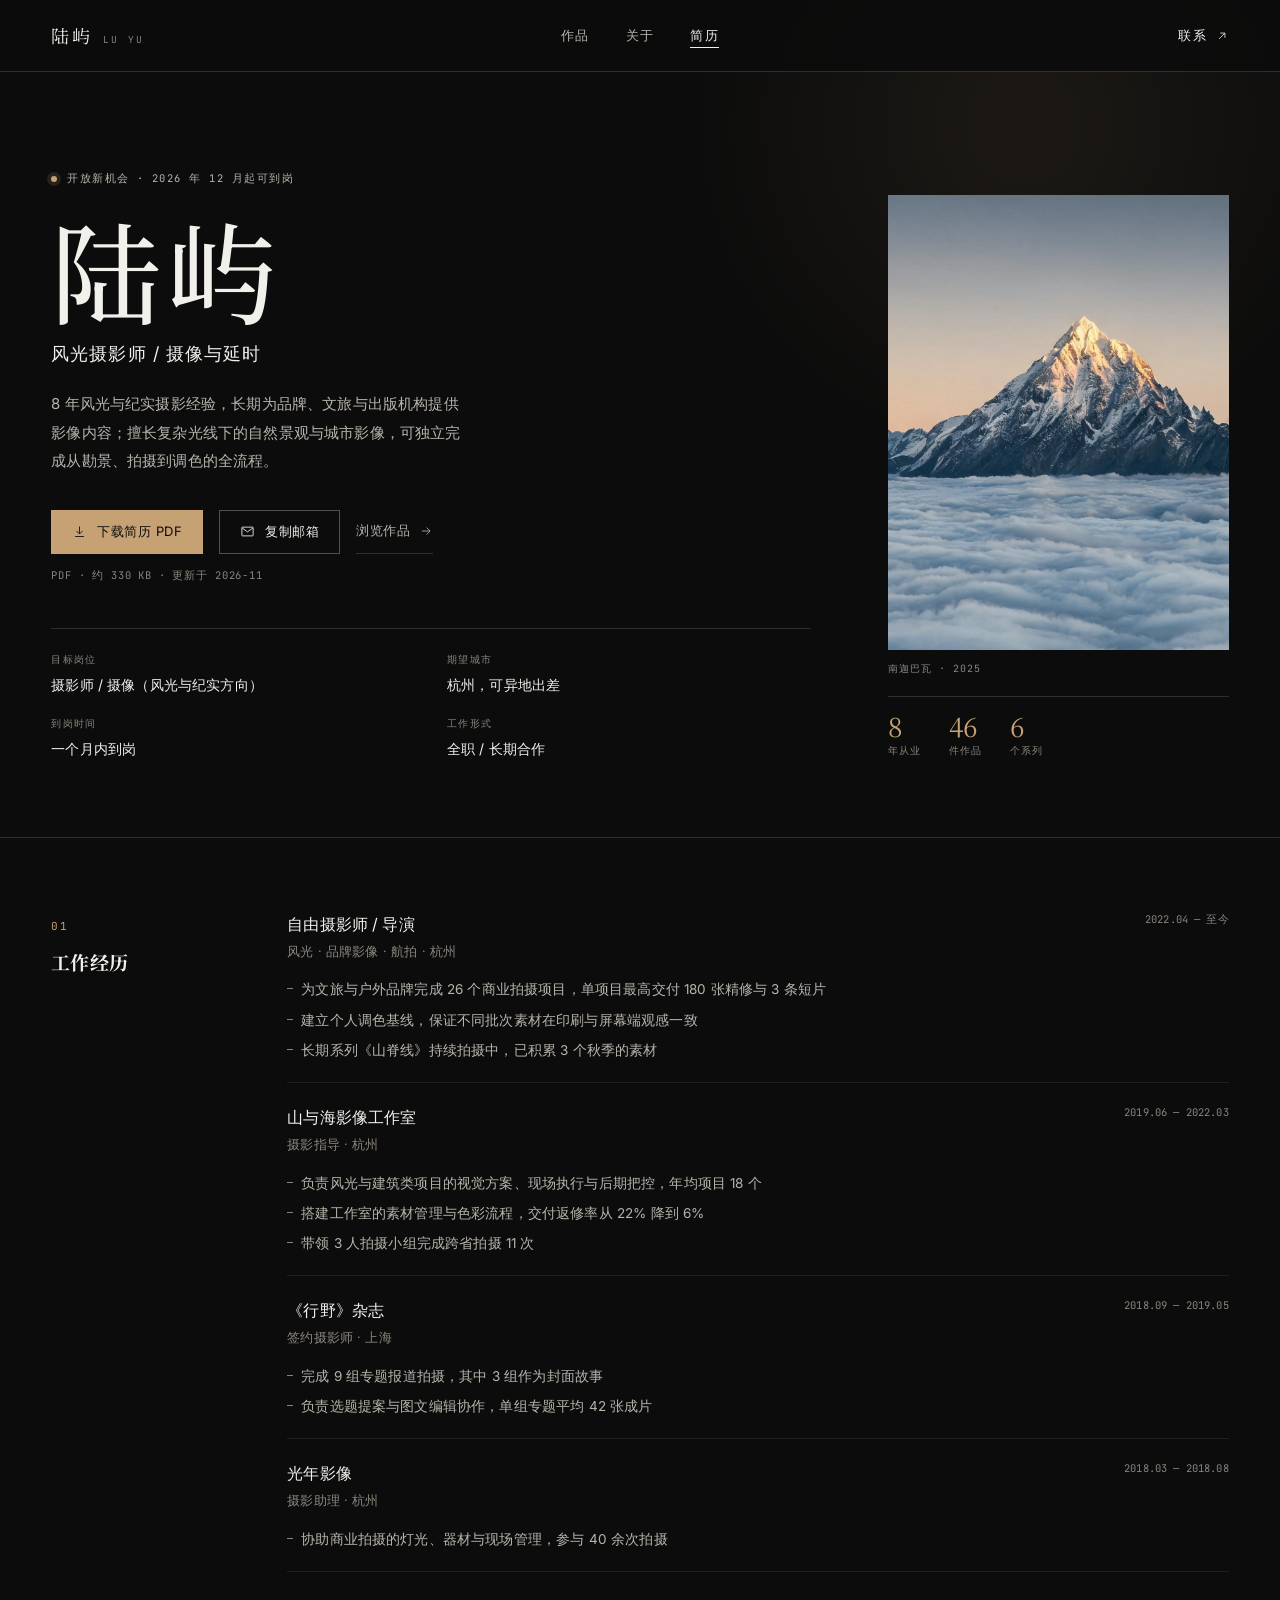
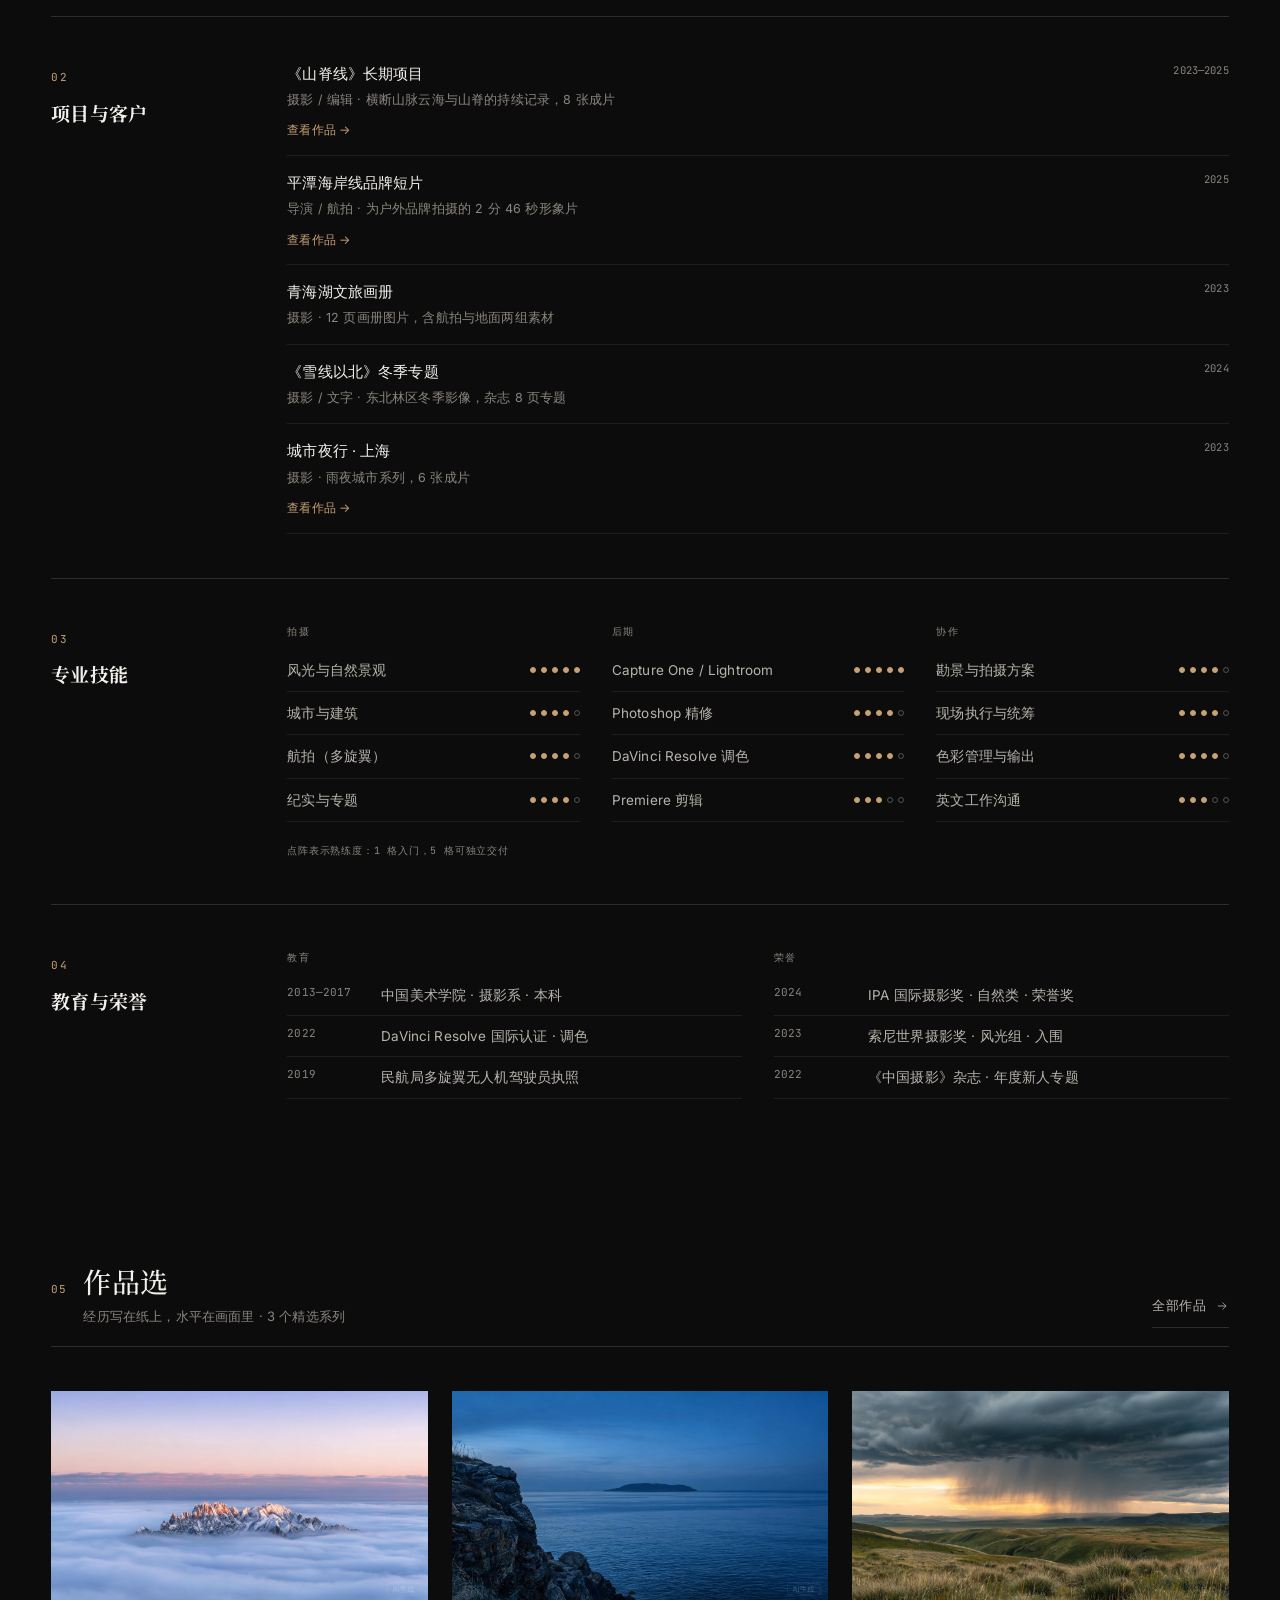
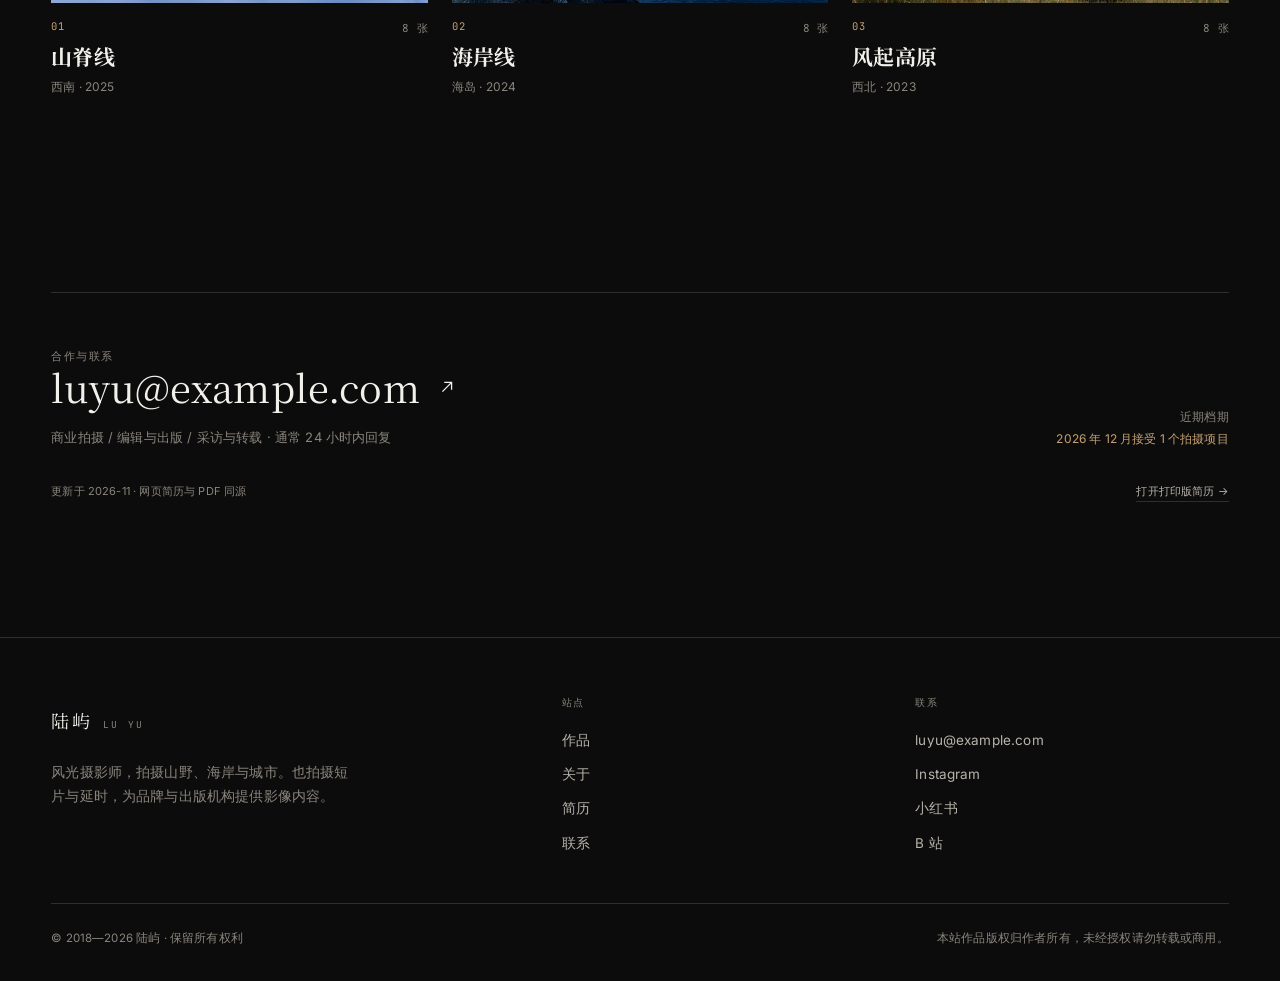
==== index.html @ c2937e33 "feat: 陆屿个人站点首版（首页即简历 + 作品集/系列/详情/关于/联系）" ====
<!DOCTYPE html>
<html lang="zh-CN">
<head>
<meta charset="utf-8">
<meta name="viewport" content="width=device-width, initial-scale=1, viewport-fit=cover">
<title>陆屿 · 风光摄影师｜简历与作品</title>
<meta name="description" content="陆屿，风光摄影师与摄像师。首页即在线的简历：8 年从业经历、项目与技能，可一键下载 PDF；附 6 个作品系列。">
<meta name="theme-color" content="#0C0C0C">
<meta property="og:title" content="陆屿 · 风光摄影师">
<meta property="og:description" content="以山野与海岸为主要拍摄对象，长期记录光线在自然中的变化。">
<meta property="og:type" content="website">
<link rel="preconnect" href="https://fonts.googleapis.com">
<link rel="preconnect" href="https://fonts.gstatic.com" crossorigin>
<link href="https://fonts.googleapis.com/css2?family=Inter:wght@400;500&family=JetBrains+Mono:wght@400&family=Noto+Serif+SC:wght@400;500&display=swap" rel="stylesheet">
<link rel="stylesheet" href="assets/css/tokens.css">
<link rel="stylesheet" href="assets/css/base.css">
<link rel="stylesheet" href="assets/css/layout.css">
<link rel="stylesheet" href="assets/css/components.css">
<link rel="stylesheet" href="assets/css/pages.css">
</head>
<body data-page="home" data-nav="solid">
<a class="skip-link" href="#main">跳到主要内容</a>

<header class="nav" id="nav">
  <div class="nav__inner">
    <a class="nav__brand" href="index.html" aria-label="陆屿 · 首页"><span>陆屿</span><em>LU YU</em></a>
    <nav class="nav__links" aria-label="主导航">
      <a href="works.html" data-nav="works">作品</a>
      <a href="about.html" data-nav="about">关于</a>
      <a href="resume.html" data-nav="resume">简历</a>
    </nav>
    <div class="nav__right">
      <a class="nav__contact" href="contact.html" data-nav="contact">联系
        <svg viewBox="0 0 24 24" fill="none" stroke="currentColor" stroke-width="1.4" aria-hidden="true"><path d="M7 17 17 7M9 7h8v8"/></svg>
      </a>
      <button class="nav__burger" id="burger" type="button" aria-label="打开菜单" aria-expanded="false" aria-controls="menu"><span></span><span></span></button>
    </div>
  </div>
</header>

<div class="menu" id="menu" aria-hidden="true">
  <nav class="menu__links" aria-label="移动端导航">
    <a href="index.html" style="--i:0"><span>01</span>首页</a>
    <a href="works.html" data-nav="works" style="--i:1"><span>02</span>作品</a>
    <a href="about.html" data-nav="about" style="--i:2"><span>03</span>关于</a>
    <a href="resume.html" data-nav="resume" style="--i:3"><span>04</span>简历</a>
    <a href="contact.html" style="--i:4"><span>05</span>联系</a>
  </nav>
  <div class="menu__foot">
    <a class="menu__mail" href="mailto:luyu@example.com">luyu@example.com</a>
    <div class="menu__social">
      <a href="https://www.instagram.com/" target="_blank" rel="noopener">Instagram</a>
      <a href="https://www.xiaohongshu.com/" target="_blank" rel="noopener">小红书</a>
      <a href="https://www.bilibili.com/" target="_blank" rel="noopener">B 站</a>
      <a href="https://vimeo.com/" target="_blank" rel="noopener">Vimeo</a>
    </div>
    <span class="menu__loc">HANGZHOU · CN</span>
  </div>
</div>

<main class="page" id="main">
  <section class="intro" aria-labelledby="introName">
    <div class="wrap intro__grid">
      <div class="intro__main">
        <p class="intro__status"><span class="intro__dot" aria-hidden="true"></span>开放新机会 · 2026 年 12 月起可到岗</p>
        <h1 class="intro__name" id="introName">陆屿</h1>
        <p class="intro__role" data-role>风光摄影师 / 摄像与延时</p>
        <p class="intro__lede" data-summary></p>
        <div class="intro__actions">
          <a class="btn btn--solid" href="assets/files/resume-luyu-2026-11.pdf" download data-pdf-link>
            <svg viewBox="0 0 24 24" fill="none" stroke="currentColor" stroke-width="1.4" aria-hidden="true"><path d="M12 4v11M7 11l5 5 5-5M5 20h14"/></svg>
            下载简历 PDF
          </a>
          <button class="btn" type="button" data-copy-email="luyu@example.com">
            <svg viewBox="0 0 24 24" fill="none" stroke="currentColor" stroke-width="1.4" aria-hidden="true"><rect x="3" y="5" width="18" height="14" rx="1"/><path d="m3.5 6.5 8.5 6 8.5-6"/></svg>
            复制邮箱
          </button>
          <a class="text-link" href="works.html">浏览作品
            <svg viewBox="0 0 24 24" fill="none" stroke="currentColor" stroke-width="1.4" aria-hidden="true"><path d="M5 12h14M13 6l6 6-6 6"/></svg>
          </a>
        </div>
        <p class="intro__pdfnote" data-pdf-note></p>
        <dl class="intro__facts" id="intentFacts"></dl>
      </div>

      <aside class="intro__side">
        <figure class="intro__portrait">
          <div class="media media--3x4">
            <img id="portraitImg" data-fade alt="南迦巴瓦的日落，2025" fetchpriority="high" decoding="async">
          </div>
          <figcaption>南迦巴瓦 · 2025</figcaption>
        </figure>
        <ul class="intro__stats" id="introStats"></ul>
      </aside>
    </div>
  </section>

  <div class="wrap resume-body">
    <section class="resume-block" aria-labelledby="hExp">
      <div class="resume-block__label">
        <span class="label">01</span>
        <h2 class="resume-block__title" id="hExp">工作经历</h2>
      </div>
      <div id="experienceList"></div>
    </section>

    <section class="resume-block" aria-labelledby="hProj">
      <div class="resume-block__label">
        <span class="label">02</span>
        <h2 class="resume-block__title" id="hProj">项目与客户</h2>
      </div>
      <div id="projectList"></div>
    </section>

    <section class="resume-block" aria-labelledby="hSkill">
      <div class="resume-block__label">
        <span class="label">03</span>
        <h2 class="resume-block__title" id="hSkill">专业技能</h2>
      </div>
      <div>
        <div class="skills-grid" id="skillsGrid"></div>
        <p class="resume-hint">点阵表示熟练度：1 格入门，5 格可独立交付</p>
      </div>
    </section>

    <section class="resume-block" aria-labelledby="hEdu">
      <div class="resume-block__label">
        <span class="label">04</span>
        <h2 class="resume-block__title" id="hEdu">教育与荣誉</h2>
      </div>
      <div class="edu-grid">
        <div>
          <p class="skill-group__title">教育</p>
          <ul class="compact-list" id="eduList"></ul>
        </div>
        <div>
          <p class="skill-group__title">荣誉</p>
          <ul class="compact-list" id="awardList"></ul>
        </div>
      </div>
    </section>
  </div>

  <section class="section" aria-labelledby="hWorks">
    <div class="wrap">
      <div class="sec-head" data-reveal>
        <div class="sec-head__left">
          <span class="sec-head__no">05</span>
          <div>
            <h2 class="sec-head__title" id="hWorks">作品选</h2>
            <p class="sec-head__sub">经历写在纸上，水平在画面里 · 3 个精选系列</p>
          </div>
        </div>
        <a class="sec-head__link" href="works.html">全部作品
          <svg viewBox="0 0 24 24" fill="none" stroke="currentColor" stroke-width="1.4" aria-hidden="true"><path d="M5 12h14M13 6l6 6-6 6"/></svg>
        </a>
      </div>
      <div class="series-grid" id="homeSeries" data-reveal-group></div>
    </div>
  </section>

  <section class="section section--tight" aria-labelledby="hContact">
    <div class="wrap">
      <div class="contact-band" data-reveal>
        <div>
          <p class="label" id="hContact">合作与联系</p>
          <a class="contact-band__mail" href="mailto:luyu@example.com">luyu@example.com
            <svg viewBox="0 0 24 24" fill="none" stroke="currentColor" stroke-width="1.4" aria-hidden="true"><path d="M7 17 17 7M9 7h8v8"/></svg>
          </a>
          <p class="contact-band__note">商业拍摄 / 编辑与出版 / 采访与转载 · 通常 24 小时内回复</p>
        </div>
        <div class="contact-band__side">
          近期档期<br>
          <span class="accent">2026 年 12 月接受 1 个拍摄项目</span>
        </div>
      </div>
      <div class="resume-updated">
        <span data-updated>更新于 2026-11 · 网页简历与 PDF 同源</span>
        <a href="resume.html" class="resume-updated__link">打开打印版简历 →</a>
      </div>
    </div>
  </section>
</main>

<footer class="footer">
  <div class="wrap">
    <div class="footer__grid">
      <div class="footer__brand">
        <a class="nav__brand" href="index.html"><span>陆屿</span><em>LU YU</em></a>
        <p>风光摄影师，拍摄山野、海岸与城市。也拍摄短片与延时，为品牌与出版机构提供影像内容。</p>
      </div>
      <div>
        <p class="footer__title">站点</p>
        <div class="footer__links">
          <a href="works.html">作品</a>
          <a href="about.html">关于</a>
          <a href="resume.html">简历</a>
          <a href="contact.html">联系</a>
        </div>
      </div>
      <div>
        <p class="footer__title">联系</p>
        <div class="footer__links">
          <a href="mailto:luyu@example.com">luyu@example.com</a>
          <a href="https://www.instagram.com/" target="_blank" rel="noopener">Instagram</a>
          <a href="https://www.xiaohongshu.com/" target="_blank" rel="noopener">小红书</a>
          <a href="https://www.bilibili.com/" target="_blank" rel="noopener">B 站</a>
        </div>
      </div>
    </div>
    <div class="footer__bottom">
      <span>© 2018—<span data-year>2026</span> 陆屿 · 保留所有权利</span>
      <span>本站作品版权归作者所有，未经授权请勿转载或商用。</span>
    </div>
  </div>
</footer>

<div class="mobile-bar" id="mobileBar">
  <a class="btn" href="assets/files/resume-luyu-2026-11.pdf" download>下载简历</a>
  <a class="btn btn--solid" href="contact.html">联系我</a>
</div>

<script src="data/site.js" defer></script>
<script src="data/works.js" defer></script>
<script src="data/series.js" defer></script>
<script src="data/resume.js" defer></script>
<script src="data/profile.js" defer></script>
<script src="assets/js/core/data.js" defer></script>
<script src="assets/js/core/ui.js" defer></script>
<script src="assets/js/core/cards.js" defer></script>
<script src="assets/js/core/nav.js" defer></script>
<script src="assets/js/core/lightbox.js" defer></script>
<script src="assets/js/core/reveal.js" defer></script>
<script src="assets/js/core/resume-view.js" defer></script>
<script src="assets/js/pages/home.js" defer></script>
</body>
</html>
---- assets/css/tokens.css ----
/* 设计变量：一套深色主题，文字三级灰阶 + 一个暖色强调 */
:root {
  --bg: #0c0c0c;
  --bg-elev: #141414;
  --bg-elev-2: #1b1b1b;
  --ink: #f2f0eb;
  --ink-2: #b8b4ac;
  --muted: #8a857d;
  --line: rgba(255, 255, 255, 0.14);
  --line-strong: rgba(255, 255, 255, 0.28);
  --accent: #c6a174;
  --accent-soft: rgba(198, 161, 116, 0.16);
  --accent-ink: #0c0c0c;
  --overlay: rgba(0, 0, 0, 0.55);

  --font-serif: "Noto Serif SC", "Source Han Serif SC", "Songti SC", "STSong", "SimSun", serif;
  --font-sans: "Inter", "HarmonyOS Sans SC", "PingFang SC", "Hiragino Sans GB", "Microsoft YaHei", sans-serif;
  --font-mono: "JetBrains Mono", "SFMono-Regular", "Roboto Mono", Consolas, monospace;

  --gutter: clamp(20px, 4vw, 64px);
  --max: 1440px;
  --narrow: 1120px;
  --prose: 680px;
  --nav-h: 72px;

  --ease: cubic-bezier(0.22, 1, 0.36, 1);
  --ease-out: cubic-bezier(0.16, 1, 0.3, 1);
  --t-fast: 160ms;
  --t-base: 240ms;
  --t-slow: 320ms;

  --space-1: 8px;
  --space-2: 16px;
  --space-3: 24px;
  --space-4: 32px;
  --space-5: 48px;
  --space-6: 64px;
  --space-7: 96px;
  --section: 120px;
}

@media (max-width: 1023px) {
  :root {
    --nav-h: 64px;
  }
}

@media (max-width: 639px) {
  :root {
    --nav-h: 56px;
    --section: 64px;
  }
}
---- assets/css/base.css ----
/* 重置与排版基线 */
*,
*::before,
*::after {
  box-sizing: border-box;
}

html {
  -webkit-text-size-adjust: 100%;
  scroll-behavior: smooth;
  scroll-padding-top: calc(var(--nav-h) + 16px);
}

body {
  margin: 0;
  background: var(--bg);
  color: var(--ink);
  font-family: var(--font-sans);
  font-size: 16px;
  line-height: 1.8;
  letter-spacing: 0.01em;
  -webkit-font-smoothing: antialiased;
  text-rendering: optimizeLegibility;
  overflow-x: hidden;
}

body.is-locked {
  overflow: hidden;
}

img,
video,
svg {
  display: block;
  max-width: 100%;
}

[hidden] {
  display: none !important;
}

h1,
h2,
h3,
h4,
p,
figure,
blockquote,
ul,
ol,
dl,
dd {
  margin: 0;
}

ul,
ol {
  padding: 0;
  list-style: none;
}

a {
  color: inherit;
  text-decoration: none;
}

button {
  font: inherit;
  color: inherit;
  background: none;
  border: 0;
  padding: 0;
  cursor: pointer;
}

input,
textarea,
select {
  font: inherit;
  color: inherit;
}

::selection {
  background: var(--accent);
  color: var(--accent-ink);
}

:focus-visible {
  outline: 2px solid var(--accent);
  outline-offset: 3px;
}

::-webkit-scrollbar {
  width: 10px;
  height: 10px;
}

::-webkit-scrollbar-track {
  background: var(--bg);
}

::-webkit-scrollbar-thumb {
  background: #2a2a2a;
  border: 3px solid var(--bg);
}

::-webkit-scrollbar-thumb:hover {
  background: #3a3a3a;
}

/* 字体层级 */
.display {
  font-family: var(--font-serif);
  font-size: clamp(40px, 6.2vw, 76px);
  line-height: 1.1;
  font-weight: 500;
  letter-spacing: 0.01em;
  text-wrap: balance;
}

.h1 {
  font-family: var(--font-serif);
  font-size: clamp(30px, 4.2vw, 46px);
  line-height: 1.24;
  font-weight: 500;
  letter-spacing: 0.01em;
  text-wrap: balance;
}

.h2 {
  font-family: var(--font-serif);
  font-size: clamp(24px, 2.6vw, 30px);
  line-height: 1.35;
  font-weight: 500;
  text-wrap: balance;
}

.h3 {
  font-size: 18px;
  line-height: 1.5;
  font-weight: 500;
}

.lead {
  font-size: 17px;
  line-height: 1.85;
  color: var(--ink-2);
}

.body {
  font-size: 16px;
  line-height: 1.85;
  color: var(--ink-2);
}

.small {
  font-size: 14px;
  line-height: 1.7;
}

.caption {
  font-size: 13px;
  line-height: 1.6;
  color: var(--muted);
}

.label {
  font-family: var(--font-mono);
  font-size: 11px;
  line-height: 1.4;
  letter-spacing: 0.14em;
  text-transform: uppercase;
  color: var(--muted);
}

.mono {
  font-family: var(--font-mono);
  font-variant-numeric: tabular-nums;
}

.accent {
  color: var(--accent);
}

.muted {
  color: var(--muted);
}

.serif {
  font-family: var(--font-serif);
}

.prose {
  max-width: var(--prose);
}

.prose p + p {
  margin-top: 1em;
}

.rule {
  height: 1px;
  background: var(--line);
  border: 0;
  margin: 0;
}

.skip-link {
  position: fixed;
  top: 8px;
  left: 8px;
  z-index: 300;
  padding: 10px 16px;
  background: var(--accent);
  color: var(--accent-ink);
  font-size: 13px;
  transform: translateY(-160%);
  transition: transform var(--t-base) var(--ease);
}

.skip-link:focus-visible {
  transform: translateY(0);
}

/* 页面进入 */
.page {
  opacity: 1;
}

.js .page {
  animation: page-in 520ms var(--ease) both;
}

body.is-leaving .page {
  opacity: 0;
  transition: opacity 180ms ease;
}

@keyframes page-in {
  from {
    opacity: 0;
  }
  to {
    opacity: 1;
  }
}

/* 跨页面淡入（支持的浏览器） */
@view-transition {
  navigation: auto;
}

::view-transition-old(root) {
  animation: vt-out 160ms ease both;
}

::view-transition-new(root) {
  animation: vt-in 320ms var(--ease) both;
}

@keyframes vt-out {
  to {
    opacity: 0;
  }
}

@keyframes vt-in {
  from {
    opacity: 0;
  }
}

/* 滚动出现：默认可见，JS 接管后才隐藏，保证失败可用 */
.js [data-reveal] {
  opacity: 0;
  transform: translateY(12px);
  transition: opacity 760ms var(--ease), transform 760ms var(--ease);
  transition-delay: var(--d, 0ms);
}

.js [data-reveal].is-in {
  opacity: 1;
  transform: none;
}

.js .reveal-fallback [data-reveal] {
  opacity: 1;
  transform: none;
  transition: none;
}

/* 图片加载淡入 */
img.img-fade {
  opacity: 0;
  transition: opacity 620ms var(--ease);
}

img.img-fade.is-loaded {
  opacity: 1;
}

@media (prefers-reduced-motion: reduce) {
  html {
    scroll-behavior: auto;
  }

  *,
  *::before,
  *::after {
    animation-duration: 0.01ms !important;
    animation-iteration-count: 1 !important;
    transition-duration: 0.01ms !important;
    scroll-behavior: auto !important;
  }

  .js [data-reveal] {
    opacity: 1;
    transform: none;
  }
}
---- assets/css/layout.css ----
/* 栅格、导航、菜单、页脚与全局框架 */
.wrap {
  width: 100%;
  max-width: var(--max);
  margin-inline: auto;
  padding-inline: var(--gutter);
}

.wrap--narrow {
  max-width: calc(var(--narrow) + var(--gutter) * 2);
}

.section {
  padding-block: var(--section);
}

.section--tight {
  padding-block: calc(var(--section) * 0.62);
}

.section--first {
  padding-top: calc(var(--section) * 0.72);
}

/* ── 导航 ───────────────────────────────────────────── */
.nav {
  position: fixed;
  inset: 0 0 auto;
  z-index: 90;
  height: var(--nav-h);
  background: transparent;
  border-bottom: 1px solid transparent;
  transition: background-color var(--t-slow) var(--ease), border-color var(--t-slow) var(--ease), backdrop-filter var(--t-slow);
}

.nav.is-solid,
.nav--solid {
  background: rgba(12, 12, 12, 0.94);
  border-bottom-color: var(--line);
  backdrop-filter: saturate(120%) blur(8px);
}

.nav__inner {
  height: 100%;
  max-width: var(--max);
  margin-inline: auto;
  padding-inline: var(--gutter);
  display: grid;
  grid-template-columns: 1fr auto 1fr;
  align-items: center;
  gap: 24px;
}

.nav__brand {
  display: inline-flex;
  align-items: baseline;
  gap: 10px;
  justify-self: start;
  min-height: 44px;
  align-content: center;
  flex-direction: row;
  padding-block: 10px;
}

.nav__brand span {
  font-family: var(--font-serif);
  font-size: 18px;
  letter-spacing: 0.16em;
  color: var(--ink);
}

.nav__brand em {
  font-family: var(--font-mono);
  font-style: normal;
  font-size: 9.5px;
  letter-spacing: 0.24em;
  color: var(--muted);
}

.nav__links {
  display: flex;
  align-items: center;
  gap: 36px;
  justify-self: center;
}

.nav__links a,
.nav__contact {
  position: relative;
  display: inline-flex;
  align-items: center;
  height: 44px;
  font-size: 13px;
  letter-spacing: 0.1em;
  color: var(--ink-2);
  transition: color var(--t-fast) var(--ease);
}

.nav__links a::after,
.nav__contact::after {
  content: "";
  position: absolute;
  left: 0;
  right: 0;
  bottom: 10px;
  height: 1px;
  background: var(--accent);
  transform: scaleX(0);
  transform-origin: left;
  transition: transform var(--t-base) var(--ease);
}

.nav__links a:hover,
.nav__contact:hover {
  color: var(--ink);
}

.nav__links a:hover::after,
.nav__contact:hover::after {
  transform: scaleX(1);
}

.nav__links a.is-active {
  color: var(--ink);
}

.nav__links a.is-active::after {
  transform: scaleX(1);
  background: var(--ink);
}

.nav__right {
  display: flex;
  align-items: center;
  justify-self: end;
  gap: 20px;
}

.nav__contact {
  gap: 8px;
  color: var(--ink);
}

.nav__contact svg {
  width: 14px;
  height: 14px;
  transition: transform var(--t-base) var(--ease);
}

.nav__contact:hover svg {
  transform: translate(2px, -2px);
}

.nav__burger {
  display: none;
  width: 44px;
  height: 44px;
  margin-right: -10px;
  position: relative;
}

.nav__burger span {
  position: absolute;
  left: 11px;
  right: 11px;
  height: 1px;
  background: var(--ink);
  transition: transform var(--t-base) var(--ease), opacity var(--t-fast);
}

.nav__burger span:first-child {
  top: 19px;
}

.nav__burger span:last-child {
  top: 25px;
  left: 17px;
}

.nav.is-menu-open .nav__burger span:first-child {
  top: 22px;
  left: 12px;
  right: 12px;
  transform: rotate(45deg);
}

.nav.is-menu-open .nav__burger span:last-child {
  top: 22px;
  left: 12px;
  right: 12px;
  transform: rotate(-45deg);
}

/* ── 全屏菜单 ───────────────────────────────────────── */
.menu {
  position: fixed;
  inset: 0;
  z-index: 85;
  background: var(--bg);
  display: flex;
  flex-direction: column;
  justify-content: center;
  padding: calc(var(--nav-h) + 40px) var(--gutter) calc(32px + env(safe-area-inset-bottom));
  opacity: 0;
  visibility: hidden;
  transition: opacity var(--t-slow) var(--ease), visibility var(--t-slow);
}

.menu.is-open {
  opacity: 1;
  visibility: visible;
}

.menu__links {
  display: flex;
  flex-direction: column;
  gap: 6px;
}

.menu__links a {
  display: flex;
  align-items: baseline;
  gap: 18px;
  padding-block: 14px;
  font-family: var(--font-serif);
  font-size: clamp(28px, 8vw, 34px);
  line-height: 1.3;
  color: var(--ink-2);
  border-bottom: 1px solid var(--line);
  opacity: 0;
  transform: translateY(10px);
  transition: opacity 380ms var(--ease), transform 380ms var(--ease), color var(--t-fast);
}

.menu.is-open .menu__links a {
  opacity: 1;
  transform: none;
  transition-delay: calc(var(--i, 0) * 60ms + 60ms);
}

.menu__links a span {
  font-family: var(--font-mono);
  font-size: 11px;
  letter-spacing: 0.1em;
  color: var(--muted);
}

.menu__links a:hover,
.menu__links a.is-active {
  color: var(--ink);
}

.menu__foot {
  margin-top: 48px;
  display: flex;
  flex-direction: column;
  gap: 20px;
  border-top: 1px solid var(--line);
  padding-top: 24px;
}

.menu__mail {
  font-size: 15px;
  color: var(--ink);
  letter-spacing: 0.02em;
}

.menu__social {
  display: flex;
  flex-wrap: wrap;
  gap: 8px 20px;
  font-size: 12px;
  color: var(--muted);
}

.menu__social a:hover {
  color: var(--accent);
}

.menu__loc {
  font-family: var(--font-mono);
  font-size: 10px;
  letter-spacing: 0.18em;
  color: var(--muted);
}

/* ── 移动端底部操作条 ───────────────────────────────── */
.mobile-bar {
  position: fixed;
  left: 0;
  right: 0;
  bottom: 0;
  z-index: 70;
  display: none;
  gap: 10px;
  padding: 10px 16px calc(10px + env(safe-area-inset-bottom));
  background: rgba(12, 12, 12, 0.96);
  border-top: 1px solid var(--line);
  transform: translateY(120%);
  transition: transform var(--t-slow) var(--ease);
  backdrop-filter: blur(10px);
}

.mobile-bar.is-visible {
  transform: translateY(0);
}

body.menu-open .mobile-bar,
body.lb-open .mobile-bar {
  transform: translateY(120%);
}

.mobile-bar .btn {
  flex: 1;
  height: 42px;
  font-size: 12.5px;
}

/* ── 页脚 ───────────────────────────────────────────── */
.footer {
  border-top: 1px solid var(--line);
  padding-block: 56px 32px;
  margin-top: calc(var(--section) * 0.5);
}

.footer__grid {
  display: grid;
  grid-template-columns: 1.5fr 1fr 1fr;
  gap: 40px;
  padding-bottom: 48px;
}

.footer__brand p {
  margin-top: 14px;
  max-width: 300px;
  font-size: 13.5px;
  line-height: 1.8;
  color: var(--muted);
}

.footer__title {
  font-family: var(--font-mono);
  font-size: 10px;
  letter-spacing: 0.18em;
  text-transform: uppercase;
  color: var(--muted);
  margin-bottom: 16px;
}

.footer__links {
  display: flex;
  flex-direction: column;
  gap: 10px;
  font-size: 13.5px;
  color: var(--ink-2);
}

.footer__links a:hover {
  color: var(--accent);
}

.footer__bottom {
  display: flex;
  justify-content: space-between;
  align-items: center;
  gap: 20px;
  border-top: 1px solid var(--line);
  padding-top: 24px;
  font-size: 11.5px;
  color: var(--muted);
}

/* ── 页头 ───────────────────────────────────────────── */
.page-head {
  padding-top: calc(var(--nav-h) + clamp(56px, 9vw, 120px));
  padding-bottom: clamp(32px, 5vw, 56px);
}

.page-head__eyebrow {
  display: flex;
  align-items: center;
  gap: 12px;
  margin-bottom: 22px;
}

.page-head__eyebrow::before {
  content: "";
  width: 32px;
  height: 1px;
  background: var(--accent);
}

.page-head__row {
  display: flex;
  align-items: flex-end;
  justify-content: space-between;
  gap: 32px;
  flex-wrap: wrap;
}

.page-head__desc {
  margin-top: 18px;
  max-width: 60ch;
  font-size: 15px;
  line-height: 1.85;
  color: var(--ink-2);
}

.page-head__count {
  font-family: var(--font-mono);
  font-size: 12px;
  letter-spacing: 0.06em;
  color: var(--muted);
  white-space: nowrap;
  padding-bottom: 8px;
}

/* ── 区块标题 ───────────────────────────────────────── */
.sec-head {
  display: flex;
  align-items: flex-end;
  justify-content: space-between;
  gap: 24px;
  padding-bottom: 18px;
  border-bottom: 1px solid var(--line);
  margin-bottom: clamp(28px, 3.4vw, 44px);
}

.sec-head__left {
  display: flex;
  align-items: baseline;
  gap: 16px;
}

.sec-head__no {
  font-family: var(--font-mono);
  font-size: 11px;
  letter-spacing: 0.1em;
  color: var(--accent);
}

.sec-head__title {
  font-family: var(--font-serif);
  font-size: clamp(22px, 2.4vw, 28px);
  font-weight: 500;
  line-height: 1.3;
}

.sec-head__sub {
  margin-top: 6px;
  font-size: 13px;
  color: var(--muted);
}

.sec-head__link {
  display: inline-flex;
  align-items: center;
  gap: 8px;
  min-height: 44px;
  font-size: 12.5px;
  letter-spacing: 0.06em;
  color: var(--ink-2);
  border-bottom: 1px solid var(--line);
  transition: color var(--t-fast), border-color var(--t-fast);
}

.sec-head__link:hover {
  color: var(--accent);
  border-color: var(--accent);
}

.sec-head__link svg {
  width: 14px;
  height: 14px;
  transition: transform var(--t-base) var(--ease);
}

.sec-head__link:hover svg {
  transform: translateX(3px);
}

@media (max-width: 1023px) {
  .nav__links {
    display: none;
  }

  .nav__burger {
    display: block;
  }

  .nav__right .nav__contact {
    display: none;
  }

  .nav__inner {
    grid-template-columns: 1fr auto;
  }

  .menu {
    display: flex;
  }
}

@media (min-width: 1024px) {
  .menu {
    display: none;
  }
}

@media (max-width: 639px) {
  .nav__brand span {
    font-size: 16px;
  }

  .nav__brand em {
    display: none;
  }

  .mobile-bar {
    display: flex;
  }

  .footer__grid {
    grid-template-columns: 1fr;
    gap: 32px;
    padding-bottom: 32px;
  }

  .footer__bottom {
    flex-direction: column;
    align-items: flex-start;
    gap: 8px;
  }

  .page-head__row {
    flex-direction: column;
    align-items: flex-start;
    gap: 12px;
  }

  .sec-head {
    align-items: flex-start;
    flex-direction: column;
    gap: 6px;
  }

  .sec-head__link {
    border-bottom: 0;
    padding-bottom: 0;
  }
}
---- assets/css/components.css ----
/* 组件：按钮、卡片、筛选、灯箱、时间线、表单与提示 */
/* ── 按钮 ───────────────────────────────────────────── */
.btn {
  display: inline-flex;
  align-items: center;
  justify-content: center;
  gap: 10px;
  height: 44px;
  padding: 0 20px;
  border: 1px solid var(--line-strong);
  border-radius: 0;
  background: transparent;
  color: var(--ink);
  font-size: 13px;
  letter-spacing: 0.04em;
  white-space: nowrap;
  transition: background-color var(--t-base) var(--ease), color var(--t-base) var(--ease), border-color var(--t-base) var(--ease), opacity var(--t-base);
}

.btn svg {
  width: 15px;
  height: 15px;
}

.btn:hover {
  background: var(--ink);
  border-color: var(--ink);
  color: var(--bg);
}

.btn:active {
  transform: translateY(1px);
}

.btn--solid {
  background: var(--accent);
  border-color: var(--accent);
  color: var(--accent-ink);
}

.btn--solid:hover {
  background: var(--ink);
  border-color: var(--ink);
  color: var(--bg);
}

.btn--quiet {
  border-color: transparent;
  padding: 0 4px;
  height: 40px;
}

.btn--quiet:hover {
  background: transparent;
  color: var(--accent);
}

.btn[disabled],
.btn.is-disabled {
  opacity: 0.3;
  pointer-events: none;
}

.btn--wide {
  width: 100%;
}

.text-link {
  display: inline-flex;
  align-items: center;
  gap: 8px;
  min-height: 44px;
  font-size: 13px;
  letter-spacing: 0.04em;
  color: var(--ink-2);
  border-bottom: 1px solid var(--line);
  transition: color var(--t-fast), border-color var(--t-fast);
}

.text-link svg {
  width: 14px;
  height: 14px;
  transition: transform var(--t-base) var(--ease);
}

.text-link:hover {
  color: var(--accent);
  border-color: var(--accent);
}

.text-link:hover svg {
  transform: translateX(3px);
}

/* ── 媒体 ───────────────────────────────────────────── */
.media {
  position: relative;
  overflow: hidden;
  background: var(--bg-elev);
  isolation: isolate;
}

.media > img {
  width: 100%;
  height: 100%;
  object-fit: cover;
  transition: transform 900ms var(--ease);
}

.media--3x2 {
  aspect-ratio: 3 / 2;
}

.media--4x5 {
  aspect-ratio: 4 / 5;
}

.media--3x4 {
  aspect-ratio: 3 / 4;
}

.media--16x9 {
  aspect-ratio: 16 / 9;
}

.media--1x1 {
  aspect-ratio: 1 / 1;
}

.media__badge {
  position: absolute;
  right: 10px;
  bottom: 10px;
  z-index: 2;
  display: inline-flex;
  align-items: center;
  gap: 6px;
  height: 22px;
  padding: 0 8px;
  background: rgba(12, 12, 12, 0.72);
  border: 1px solid var(--line);
  color: var(--ink);
  font-family: var(--font-mono);
  font-size: 10px;
  letter-spacing: 0.08em;
}

.media__play {
  position: absolute;
  inset: 0;
  display: grid;
  place-items: center;
  z-index: 2;
}

.media__play span {
  display: grid;
  place-items: center;
  width: 54px;
  height: 54px;
  border: 1px solid rgba(255, 255, 255, 0.55);
  background: rgba(12, 12, 12, 0.32);
  transition: background-color var(--t-base), border-color var(--t-base), transform var(--t-base) var(--ease);
}

.media__play svg {
  width: 16px;
  height: 16px;
  margin-left: 2px;
}

/* ── 作品卡 ─────────────────────────────────────────── */
.work-card {
  display: block;
  position: relative;
}

.work-card .media {
  aspect-ratio: 3 / 2;
}

.work-card:hover .media > img {
  transform: scale(1.02);
}

.work-card__caption {
  display: flex;
  align-items: baseline;
  justify-content: space-between;
  gap: 12px;
  padding-top: 12px;
}

.work-card__title {
  font-size: 14px;
  line-height: 1.5;
  color: var(--ink);
  transition: color var(--t-fast);
}

.work-card:hover .work-card__title {
  color: var(--accent);
}

.work-card__meta {
  margin-top: 3px;
  font-size: 11.5px;
  line-height: 1.6;
  color: var(--muted);
  letter-spacing: 0.02em;
}

.work-card__no {
  font-family: var(--font-mono);
  font-size: 10.5px;
  color: var(--muted);
  white-space: nowrap;
}

.work-card:focus-visible {
  outline: 2px solid var(--accent);
  outline-offset: 6px;
}

/* ── 系列卡 ─────────────────────────────────────────── */
.series-card {
  display: block;
}

.series-card .media {
  aspect-ratio: 16 / 9;
}

.series-card:hover .media > img {
  transform: scale(1.02);
}

.series-card__caption {
  display: flex;
  justify-content: space-between;
  align-items: flex-start;
  gap: 16px;
  padding-top: 14px;
}

.series-card__no {
  font-family: var(--font-mono);
  font-size: 10.5px;
  color: var(--accent);
  letter-spacing: 0.1em;
}

.series-card__title {
  margin-top: 6px;
  font-family: var(--font-serif);
  font-size: 21px;
  line-height: 1.35;
  transition: color var(--t-fast);
}

.series-card:hover .series-card__title {
  color: var(--accent);
}

.series-card__meta {
  margin-top: 6px;
  font-size: 12px;
  color: var(--muted);
}

.series-card__count {
  font-family: var(--font-mono);
  font-size: 11px;
  color: var(--muted);
  white-space: nowrap;
  padding-top: 2px;
}

/* ── 网格 ───────────────────────────────────────────── */
.series-grid {
  display: grid;
  grid-template-columns: repeat(3, 1fr);
  gap: var(--space-3);
}

.series-grid--2 {
  grid-template-columns: repeat(2, 1fr);
}

.works-grid {
  display: grid;
  grid-template-columns: repeat(3, 1fr);
  gap: var(--space-3);
}

.works-grid--4 {
  grid-template-columns: repeat(4, 1fr);
}

/* ── 筛选 ───────────────────────────────────────────── */
.filter-bar {
  display: flex;
  align-items: center;
  justify-content: space-between;
  gap: 16px;
  flex-wrap: wrap;
  margin-bottom: 22px;
}

.chip-row {
  display: flex;
  align-items: center;
  gap: 8px;
  flex-wrap: wrap;
}

.chip {
  display: inline-flex;
  align-items: center;
  gap: 6px;
  height: 34px;
  padding: 0 13px;
  border: 1px solid var(--line);
  background: transparent;
  color: var(--ink-2);
  font-size: 12.5px;
  letter-spacing: 0.02em;
  transition: color var(--t-fast), border-color var(--t-fast), background-color var(--t-fast);
}

.chip:hover {
  color: var(--ink);
  border-color: var(--line-strong);
}

.chip.is-active {
  color: var(--accent);
  border-color: var(--accent);
}

.chip__count {
  font-family: var(--font-mono);
  font-size: 10px;
  color: var(--muted);
}

.chip.is-active .chip__count {
  color: var(--accent);
}

.filter-toggle {
  display: inline-flex;
  align-items: center;
  gap: 8px;
  height: 34px;
  padding: 0 13px;
  border: 1px solid var(--line);
  color: var(--ink-2);
  font-size: 12.5px;
  transition: color var(--t-fast), border-color var(--t-fast);
}

.filter-toggle:hover {
  color: var(--ink);
  border-color: var(--line-strong);
}

.filter-toggle.is-active {
  color: var(--accent);
  border-color: var(--accent);
}

.filter-toggle__count {
  display: inline-grid;
  place-items: center;
  min-width: 16px;
  height: 16px;
  padding: 0 4px;
  background: var(--accent);
  color: var(--accent-ink);
  font-family: var(--font-mono);
  font-size: 9px;
  line-height: 1;
}

.filter-panel {
  display: grid;
  grid-template-rows: 0fr;
  transition: grid-template-rows var(--t-slow) var(--ease);
  margin-bottom: 0;
}

.filter-panel.is-open {
  grid-template-rows: 1fr;
  margin-bottom: 26px;
}

.filter-panel__inner {
  min-height: 0;
  overflow: hidden;
}

.filter-panel__body {
  display: grid;
  gap: 14px;
  padding: 20px 0 18px;
  border-top: 1px solid var(--line);
  border-bottom: 1px solid var(--line);
}

.filter-row {
  display: grid;
  grid-template-columns: 72px 1fr;
  gap: 16px;
  align-items: center;
}

.filter-row__label {
  font-family: var(--font-mono);
  font-size: 10px;
  letter-spacing: 0.14em;
  text-transform: uppercase;
  color: var(--muted);
}

.filter-panel__foot {
  display: flex;
  gap: 10px;
  padding-top: 16px;
}

.result-line {
  display: flex;
  align-items: baseline;
  justify-content: space-between;
  gap: 16px;
  margin-bottom: 18px;
  font-size: 12px;
  color: var(--muted);
}

.result-line strong {
  font-weight: 400;
  color: var(--ink);
  font-family: var(--font-mono);
}

.sort-group {
  display: inline-flex;
  gap: 4px;
}

.sort-group button {
  font-size: 12px;
  color: var(--muted);
  padding: 4px 2px;
  border-bottom: 1px solid transparent;
  transition: color var(--t-fast), border-color var(--t-fast);
}

.sort-group button.is-active {
  color: var(--ink);
  border-bottom-color: var(--ink);
}

/* ── 空态 / 错误 ────────────────────────────────────── */
.empty {
  border: 1px solid var(--line);
  padding: clamp(32px, 6vw, 64px);
  text-align: center;
}

.empty__title {
  font-family: var(--font-serif);
  font-size: 20px;
  margin-bottom: 10px;
}

.empty__text {
  font-size: 13.5px;
  color: var(--muted);
  margin-bottom: 22px;
}

.load-more-wrap {
  display: flex;
  flex-direction: column;
  align-items: center;
  gap: 14px;
  margin-top: 48px;
}

/* ── 灯箱 ───────────────────────────────────────────── */
.lightbox {
  position: fixed;
  inset: 0;
  z-index: 200;
  background: rgba(12, 12, 12, 0.96);
  opacity: 0;
  visibility: hidden;
  transition: opacity var(--t-base) ease, visibility var(--t-base);
  display: grid;
  grid-template-rows: 56px 1fr auto;
}

.lightbox.is-open {
  opacity: 1;
  visibility: visible;
}

.lightbox__top {
  display: flex;
  align-items: center;
  justify-content: space-between;
  padding: 0 clamp(12px, 3vw, 32px);
  position: relative;
  z-index: 3;
}

.lightbox__counter {
  font-family: var(--font-mono);
  font-size: 11px;
  letter-spacing: 0.12em;
  color: var(--ink-2);
}

.lightbox__counter em {
  font-style: normal;
  color: var(--muted);
}

.lightbox__close,
.lightbox__nav {
  display: grid;
  place-items: center;
  width: 44px;
  height: 44px;
  border: 1px solid transparent;
  color: var(--ink-2);
  transition: color var(--t-fast), border-color var(--t-fast), background-color var(--t-fast);
}

.lightbox__close:hover,
.lightbox__nav:hover {
  color: var(--ink);
  border-color: var(--line);
}

.lightbox__close svg,
.lightbox__nav svg {
  width: 18px;
  height: 18px;
}

.lightbox__stage {
  position: relative;
  display: grid;
  place-items: center;
  overflow: hidden;
  padding: 0 clamp(8px, 3vw, 48px);
  touch-action: pan-y;
}

.lightbox__img {
  max-width: 100%;
  max-height: calc(100svh - 180px);
  width: auto;
  height: auto;
  object-fit: contain;
  user-select: none;
  -webkit-user-drag: none;
  opacity: 0;
  transform: scale(0.985);
  transition: opacity 240ms var(--ease), transform 320ms var(--ease);
  cursor: zoom-in;
}

.lightbox__img.is-ready {
  opacity: 1;
  transform: none;
}

.lightbox__img.is-zoomed {
  cursor: zoom-out;
}

.lightbox__nav {
  position: absolute;
  top: 50%;
  transform: translateY(-50%);
  z-index: 4;
  background: rgba(12, 12, 12, 0.4);
}

.lightbox__nav--prev {
  left: clamp(4px, 1.6vw, 24px);
}

.lightbox__nav--next {
  right: clamp(4px, 1.6vw, 24px);
}

.lightbox__bar {
  display: flex;
  align-items: flex-end;
  justify-content: space-between;
  gap: 20px;
  padding: 18px clamp(16px, 3vw, 32px) calc(22px + env(safe-area-inset-bottom));
  border-top: 1px solid var(--line);
}

.lightbox__title {
  font-family: var(--font-serif);
  font-size: 16px;
  color: var(--ink);
}

.lightbox__meta {
  margin-top: 4px;
  font-size: 11.5px;
  color: var(--muted);
}

.lightbox__hint {
  font-size: 10.5px;
  color: var(--muted);
  letter-spacing: 0.04em;
  white-space: nowrap;
}

.lightbox__progress {
  position: absolute;
  top: 0;
  left: 0;
  height: 1px;
  width: 0;
  background: var(--accent);
  opacity: 0;
  transition: width 200ms ease, opacity 200ms;
  z-index: 5;
}

.lightbox.is-loading .lightbox__progress {
  opacity: 1;
}

/* ── 提示 ───────────────────────────────────────────── */
.toast {
  position: fixed;
  left: 50%;
  bottom: 40px;
  z-index: 300;
  transform: translate(-50%, 16px);
  display: flex;
  align-items: center;
  gap: 10px;
  padding: 12px 18px;
  background: var(--bg-elev);
  border: 1px solid var(--line-strong);
  font-size: 12.5px;
  color: var(--ink);
  opacity: 0;
  pointer-events: none;
  transition: opacity var(--t-base) var(--ease), transform var(--t-base) var(--ease);
}

.toast.is-open {
  opacity: 1;
  transform: translate(-50%, 0);
}

.toast svg {
  width: 14px;
  height: 14px;
  color: var(--accent);
}

@media (max-width: 639px) {
  .toast {
    bottom: calc(84px + env(safe-area-inset-bottom));
  }
}

/* ── 折叠面板 ───────────────────────────────────────── */
.accordion {
  border-top: 1px solid var(--line);
}

.accordion__item {
  border-bottom: 1px solid var(--line);
}

.accordion__trigger {
  display: flex;
  align-items: center;
  justify-content: space-between;
  gap: 20px;
  width: 100%;
  min-height: 64px;
  padding: 18px 0;
  text-align: left;
  font-size: 15px;
  color: var(--ink);
}

.accordion__trigger .label {
  color: var(--muted);
}

.accordion__icon {
  position: relative;
  width: 12px;
  height: 12px;
  flex: none;
}

.accordion__icon::before,
.accordion__icon::after {
  content: "";
  position: absolute;
  background: var(--ink-2);
  transition: transform var(--t-base) var(--ease);
}

.accordion__icon::before {
  left: 0;
  right: 0;
  top: 5.5px;
  height: 1px;
}

.accordion__icon::after {
  top: 0;
  bottom: 0;
  left: 5.5px;
  width: 1px;
}

.accordion__item.is-open .accordion__icon::after {
  transform: scaleY(0);
}

.accordion__panel {
  display: grid;
  grid-template-rows: 0fr;
  transition: grid-template-rows var(--t-slow) var(--ease);
}

.accordion__item.is-open .accordion__panel {
  grid-template-rows: 1fr;
}

.accordion__inner {
  min-height: 0;
  overflow: hidden;
}

.accordion__content {
  padding: 0 0 22px;
  font-size: 13.5px;
  color: var(--ink-2);
}

.gear-group + .gear-group {
  margin-top: 18px;
}

.gear-group__title {
  font-family: var(--font-mono);
  font-size: 10px;
  letter-spacing: 0.14em;
  color: var(--muted);
  text-transform: uppercase;
  margin-bottom: 6px;
}

.gear-group li {
  line-height: 1.9;
}

/* ── 时间线 ─────────────────────────────────────────── */
.timeline {
  position: relative;
  padding-left: 28px;
}

.timeline::before {
  content: "";
  position: absolute;
  left: 0;
  top: 8px;
  bottom: 8px;
  width: 1px;
  background: var(--line);
}

.timeline__item {
  position: relative;
  padding-block: 16px;
}

.timeline__item::before {
  content: "";
  position: absolute;
  left: -31px;
  top: 25px;
  width: 6px;
  height: 6px;
  border: 1px solid var(--muted);
  border-radius: 50%;
  background: var(--bg);
  transition: background-color var(--t-base), border-color var(--t-base);
}

.timeline__item.is-in::before {
  background: var(--accent);
  border-color: var(--accent);
}

.timeline__year {
  font-family: var(--font-mono);
  font-size: 11px;
  letter-spacing: 0.1em;
  color: var(--accent);
}

.timeline__title {
  margin-top: 4px;
  font-size: 15px;
  color: var(--ink);
}

.timeline__text {
  margin-top: 2px;
  font-size: 13px;
  color: var(--muted);
}

/* ── 技能点阵 ───────────────────────────────────────── */
.skill-item {
  display: flex;
  align-items: center;
  justify-content: space-between;
  gap: 16px;
  padding-block: 9px;
  border-bottom: 1px solid rgba(255, 255, 255, 0.07);
  font-size: 13.5px;
  color: var(--ink-2);
}

.dots {
  display: inline-flex;
  gap: 5px;
  flex: none;
}

.dots i {
  width: 6px;
  height: 6px;
  border: 1px solid var(--line-strong);
  border-radius: 50%;
}

.dots i.is-on {
  background: var(--accent);
  border-color: var(--accent);
}

/* ── 标签与元信息 ───────────────────────────────────── */
.tags {
  display: flex;
  flex-wrap: wrap;
  gap: 8px;
}

.tag {
  display: inline-flex;
  align-items: center;
  height: 24px;
  padding: 0 9px;
  border: 1px solid var(--line);
  font-size: 11px;
  color: var(--ink-2);
  letter-spacing: 0.02em;
}

.meta-table {
  width: 100%;
  border-collapse: collapse;
  font-size: 13px;
}

.meta-table th,
.meta-table td {
  text-align: left;
  padding: 9px 0;
  border-bottom: 1px solid rgba(255, 255, 255, 0.08);
  font-weight: 400;
}

.meta-table th {
  width: 92px;
  color: var(--muted);
  font-family: var(--font-mono);
  font-size: 10px;
  letter-spacing: 0.12em;
  text-transform: uppercase;
}

.meta-table td {
  color: var(--ink-2);
}

/* ── 联系条目 ───────────────────────────────────────── */
.info-row {
  display: flex;
  align-items: center;
  justify-content: space-between;
  gap: 20px;
  padding-block: 16px;
  border-bottom: 1px solid var(--line);
  font-size: 14px;
}

.info-row__label {
  font-family: var(--font-mono);
  font-size: 10px;
  letter-spacing: 0.14em;
  text-transform: uppercase;
  color: var(--muted);
}

.info-row__value {
  color: var(--ink);
}

.info-row a:hover {
  color: var(--accent);
}

/* ── 弹层（微信等） ─────────────────────────────────── */
.modal {
  position: fixed;
  inset: 0;
  z-index: 220;
  display: grid;
  place-items: center;
  padding: 24px;
  background: rgba(0, 0, 0, 0.72);
  opacity: 0;
  visibility: hidden;
  transition: opacity var(--t-base) ease, visibility var(--t-base);
}

.modal.is-open {
  opacity: 1;
  visibility: visible;
}

.modal__panel {
  width: min(360px, 100%);
  background: var(--bg-elev);
  border: 1px solid var(--line);
  padding: 32px 28px;
  text-align: center;
  transform: translateY(8px);
  transition: transform var(--t-base) var(--ease);
}

.modal.is-open .modal__panel {
  transform: none;
}

.modal__title {
  font-family: var(--font-serif);
  font-size: 20px;
  margin-bottom: 8px;
}

.modal__text {
  font-size: 13px;
  color: var(--muted);
  margin-bottom: 20px;
}

.modal__wechat {
  font-family: var(--font-mono);
  font-size: 15px;
  color: var(--accent);
  letter-spacing: 0.06em;
  padding: 18px;
  border: 1px dashed var(--line-strong);
  margin-bottom: 20px;
}

@media (max-width: 1023px) {
  .series-grid,
  .works-grid {
    grid-template-columns: repeat(2, 1fr);
  }

  .works-grid--4 {
    grid-template-columns: repeat(2, 1fr);
  }
}

@media (max-width: 639px) {
  .series-grid,
  .works-grid,
  .works-grid--4 {
    grid-template-columns: repeat(2, 1fr);
    gap: 8px;
  }

  .series-grid {
    grid-template-columns: 1fr;
    gap: 28px;
  }

  .work-card__caption {
    flex-direction: column;
    gap: 2px;
    padding-top: 9px;
  }

  .work-card__title {
    font-size: 13px;
  }

  .work-card__meta {
    font-size: 10.5px;
  }

  .work-card__no {
    display: none;
  }

  .filter-row {
    grid-template-columns: 1fr;
    gap: 8px;
  }

  .filter-panel {
    position: fixed;
    left: 0;
    right: 0;
    bottom: 0;
    z-index: 160;
    margin: 0;
    display: block;
    background: var(--bg-elev);
    border-top: 1px solid var(--line);
    max-height: 76svh;
    overflow-y: auto;
    transform: translateY(101%);
    transition: transform var(--t-slow) var(--ease);
    padding-bottom: env(safe-area-inset-bottom);
    grid-template-rows: unset;
  }

  .filter-panel.is-open {
    transform: translateY(0);
    margin: 0;
  }

  .filter-panel__inner {
    overflow: visible;
  }

  .filter-panel__body {
    padding: 20px var(--gutter);
    border-top: 0;
    gap: 18px;
  }

  .filter-panel__foot {
    padding: 0 var(--gutter) 20px;
  }

  .filter-panel__foot .btn {
    flex: 1;
  }

  .filter-backdrop {
    position: fixed;
    inset: 0;
    z-index: 150;
    background: rgba(0, 0, 0, 0.6);
    opacity: 0;
    visibility: hidden;
    transition: opacity var(--t-base), visibility var(--t-base);
  }

  .filter-backdrop.is-open {
    opacity: 1;
    visibility: visible;
  }

  .lightbox__img {
    max-height: calc(100svh - 170px);
  }

  .lightbox__nav--prev {
    left: 0;
  }

  .lightbox__nav--next {
    right: 0;
  }

  .lightbox__hint {
    display: none;
  }
}
---- assets/css/pages.css ----
/* 页面级样式：首页 / 作品 / 系列 / 详情 / 关于 / 简历 / 联系 / 404 */
/* ── 首页：简历首屏 ─────────────────────────────────── */
.intro {
  position: relative;
  overflow: hidden;
  padding-top: calc(var(--nav-h) + clamp(44px, 7vw, 96px));
  padding-bottom: clamp(44px, 6vw, 84px);
  border-bottom: 1px solid var(--line);
}

.intro::before {
  content: "";
  position: absolute;
  right: -12%;
  top: -34%;
  width: 64vw;
  height: 64vw;
  max-width: 900px;
  max-height: 900px;
  background: radial-gradient(circle, rgba(198, 161, 116, 0.09), transparent 62%);
  pointer-events: none;
}

.intro__grid {
  position: relative;
  display: grid;
  grid-template-columns: minmax(0, 1.38fr) minmax(260px, 0.62fr);
  gap: clamp(32px, 6vw, 88px);
  align-items: end;
}

.intro__status {
  display: inline-flex;
  align-items: center;
  gap: 10px;
  font-family: var(--font-mono);
  font-size: 10.5px;
  letter-spacing: 0.14em;
  color: var(--ink-2);
}

.intro__dot {
  width: 6px;
  height: 6px;
  border-radius: 50%;
  background: var(--accent);
  box-shadow: 0 0 0 4px rgba(198, 161, 116, 0.14);
  animation: introPulse 3.6s var(--ease) infinite;
}

@keyframes introPulse {
  0%, 100% { box-shadow: 0 0 0 3px rgba(198, 161, 116, 0.1); }
  50% { box-shadow: 0 0 0 6px rgba(198, 161, 116, 0.18); }
}

.intro__name {
  margin-top: clamp(16px, 2vw, 26px);
  font-family: var(--font-serif);
  font-size: clamp(54px, 8.6vw, 112px);
  line-height: 0.96;
  font-weight: 500;
  letter-spacing: 0.04em;
}

.intro__role {
  margin-top: 16px;
  font-size: clamp(15px, 1.5vw, 18px);
  letter-spacing: 0.06em;
  color: var(--ink);
}

.intro__lede {
  margin-top: 20px;
  max-width: 46ch;
  font-size: 15px;
  line-height: 1.9;
  color: var(--ink-2);
}

.intro__actions {
  margin-top: clamp(24px, 3vw, 34px);
  display: flex;
  align-items: center;
  gap: 12px 16px;
  flex-wrap: wrap;
}

.intro__pdfnote {
  margin-top: 12px;
  font-family: var(--font-mono);
  font-size: 10.5px;
  letter-spacing: 0.08em;
  color: var(--muted);
}

.intro__facts {
  margin-top: clamp(28px, 3.6vw, 44px);
  padding-top: 22px;
  border-top: 1px solid var(--line);
  display: grid;
  grid-template-columns: repeat(2, minmax(0, 1fr));
  gap: 18px 32px;
}

.fact dt {
  font-family: var(--font-mono);
  font-size: 10px;
  letter-spacing: 0.14em;
  color: var(--muted);
}

.fact dd {
  margin: 5px 0 0;
  font-size: 14px;
  line-height: 1.6;
  color: var(--ink);
}

.intro__side {
  display: flex;
  flex-direction: column;
  gap: 18px;
}

.intro__portrait {
  margin: 0;
}

.intro__portrait figcaption {
  margin-top: 10px;
  font-family: var(--font-mono);
  font-size: 10px;
  letter-spacing: 0.1em;
  color: var(--muted);
}

.intro__stats {
  display: flex;
  gap: 28px;
  padding-top: 16px;
  border-top: 1px solid var(--line);
}

.stat {
  display: flex;
  flex-direction: column;
  gap: 3px;
}

.stat__num {
  font-family: var(--font-serif);
  font-size: 26px;
  line-height: 1;
  color: var(--accent);
}

.stat__label {
  font-family: var(--font-mono);
  font-size: 10px;
  letter-spacing: 0.1em;
  color: var(--muted);
}

/* 首屏入场：轻微上移 + 错峰，避免整页同时出现 */
@keyframes introIn {
  from {
    opacity: 0;
    transform: translateY(14px);
  }
  to {
    opacity: 1;
    transform: none;
  }
}

@media (prefers-reduced-motion: no-preference) {
  .intro__main > *,
  .intro__side {
    animation: introIn 680ms var(--ease) both;
  }

  .intro__main > *:nth-child(1) { animation-delay: 60ms; }
  .intro__main > *:nth-child(2) { animation-delay: 120ms; }
  .intro__main > *:nth-child(3) { animation-delay: 180ms; }
  .intro__main > *:nth-child(4) { animation-delay: 240ms; }
  .intro__main > *:nth-child(5) { animation-delay: 300ms; }
  .intro__main > *:nth-child(6) { animation-delay: 340ms; }
  .intro__main > *:nth-child(7) { animation-delay: 380ms; }

  .intro__side {
    animation-duration: 900ms;
    animation-delay: 260ms;
  }
}

/* ── 首页区块 ───────────────────────────────────────── */
.resume-hint {
  margin-top: 20px;
  font-family: var(--font-mono);
  font-size: 10px;
  letter-spacing: 0.08em;
  color: var(--muted);
}

.edu-grid {
  display: grid;
  grid-template-columns: repeat(2, minmax(0, 1fr));
  gap: 32px;
}

.resume-updated__link {
  color: var(--ink-2);
  border-bottom: 1px solid var(--line);
  transition: color var(--t-fast), border-color var(--t-fast);
}

.resume-updated__link:hover {
  color: var(--accent);
  border-color: var(--accent);
}

.contact-band {
  border-top: 1px solid var(--line);
  padding-top: clamp(32px, 5vw, 56px);
  display: grid;
  grid-template-columns: 1fr auto;
  gap: 32px;
  align-items: end;
}

.contact-band__mail {
  display: inline-flex;
  align-items: center;
  gap: 16px;
  font-family: var(--font-serif);
  font-size: clamp(24px, 3.4vw, 38px);
  line-height: 1.2;
  color: var(--ink);
  transition: color var(--t-base);
}

.contact-band__mail svg {
  width: 22px;
  height: 22px;
  transition: transform var(--t-base) var(--ease);
}

.contact-band__mail:hover {
  color: var(--accent);
}

.contact-band__mail:hover svg {
  transform: translate(4px, -4px);
}

.contact-band__note {
  margin-top: 14px;
  font-size: 13px;
  color: var(--muted);
}

.contact-band__side {
  text-align: right;
  font-size: 12px;
  color: var(--muted);
}

/* ── 作品索引 ───────────────────────────────────────── */
.works-grid--2 {
  grid-template-columns: repeat(2, 1fr);
}

.work-info--single {
  grid-template-columns: 1fr;
}

.works-section + .works-section {
  margin-top: clamp(56px, 8vw, 96px);
}

.more-series {
  margin-top: 32px;
  display: flex;
  justify-content: center;
}

/* ── 系列详情 ───────────────────────────────────────── */
.series-cover {
  width: 100%;
  max-height: 620px;
  overflow: hidden;
  background: var(--bg-elev);
  aspect-ratio: 16 / 9;
}

.series-cover img {
  width: 100%;
  height: 100%;
  object-fit: cover;
}

.series-head {
  padding-top: clamp(32px, 5vw, 56px);
  display: grid;
  grid-template-columns: 1fr 320px;
  gap: clamp(32px, 6vw, 80px);
  align-items: start;
}

.series-head__meta {
  margin-top: 18px;
  display: flex;
  flex-wrap: wrap;
  gap: 8px 24px;
  font-family: var(--font-mono);
  font-size: 10.5px;
  letter-spacing: 0.1em;
  color: var(--muted);
}

.series-head__desc {
  margin-top: 22px;
  max-width: 52ch;
  font-size: 15px;
  line-height: 1.9;
  color: var(--ink-2);
}

.series-head__side {
  padding-top: 8px;
  border-top: 1px solid var(--line);
}

.series-head__side dt {
  font-family: var(--font-mono);
  font-size: 9.5px;
  letter-spacing: 0.16em;
  color: var(--muted);
  margin-top: 16px;
}

.series-head__side dd {
  margin: 3px 0 0;
  font-size: 13px;
  color: var(--ink-2);
  line-height: 1.7;
}

.series-body {
  margin-top: clamp(56px, 8vw, 100px);
  display: flex;
  flex-direction: column;
  gap: clamp(40px, 6vw, 96px);
}

.series-figure {
  margin: 0 auto;
  width: 100%;
  max-width: var(--narrow);
}

.series-figure__media {
  position: relative;
  background: var(--bg-elev);
  overflow: hidden;
  cursor: zoom-in;
}

.series-figure__media img {
  width: 100%;
  height: auto;
  max-height: 90svh;
  object-fit: cover;
  transition: transform 900ms var(--ease);
}

.series-figure__media:hover img {
  transform: scale(1.01);
}

.series-figure figcaption {
  display: flex;
  justify-content: space-between;
  gap: 16px;
  padding-top: 12px;
  font-size: 11.5px;
  color: var(--muted);
  letter-spacing: 0.02em;
}

.series-figure__title {
  color: var(--ink-2);
}

.series-end {
  max-width: var(--prose);
  margin: clamp(56px, 8vw, 96px) auto 0;
  padding-top: 32px;
  border-top: 1px solid var(--line);
}

.series-end__text {
  font-family: var(--font-serif);
  font-size: 18px;
  line-height: 1.9;
  color: var(--ink-2);
}

.series-nav {
  max-width: var(--narrow);
  margin: 48px auto 0;
  display: grid;
  grid-template-columns: 1fr 1fr;
  gap: 24px;
}

.series-nav__item {
  display: block;
  padding: 18px 0;
  border-top: 1px solid var(--line);
}

.series-nav__item--next {
  text-align: right;
}

.series-nav__label {
  font-family: var(--font-mono);
  font-size: 9.5px;
  letter-spacing: 0.16em;
  color: var(--muted);
}

.series-nav__title {
  margin-top: 4px;
  font-family: var(--font-serif);
  font-size: 18px;
  transition: color var(--t-fast);
}

.series-nav__item:hover .series-nav__title {
  color: var(--accent);
}

.series-progress {
  position: fixed;
  right: clamp(16px, 3vw, 40px);
  bottom: clamp(20px, 4vw, 40px);
  z-index: 40;
  padding: 8px 12px;
  background: rgba(12, 12, 12, 0.72);
  border: 1px solid var(--line);
  font-family: var(--font-mono);
  font-size: 10px;
  letter-spacing: 0.1em;
  color: var(--ink-2);
  opacity: 0;
  transition: opacity var(--t-base);
  pointer-events: none;
}

.series-progress.is-visible {
  opacity: 1;
}

/* ── 作品详情 ───────────────────────────────────────── */
.work-head {
  padding-top: calc(var(--nav-h) + clamp(40px, 6vw, 72px));
  padding-bottom: 28px;
}

.work-head__top {
  display: flex;
  align-items: center;
  justify-content: space-between;
  gap: 20px;
  margin-bottom: 24px;
}

.back-link {
  display: inline-flex;
  align-items: center;
  gap: 8px;
  min-height: 44px;
  font-size: 12px;
  letter-spacing: 0.04em;
  color: var(--ink-2);
  transition: color var(--t-fast);
}

.back-link:hover {
  color: var(--accent);
}

.back-link svg {
  width: 14px;
  height: 14px;
}

.work-head__no {
  font-family: var(--font-mono);
  font-size: 11px;
  letter-spacing: 0.1em;
  color: var(--muted);
}

.work-head__title {
  font-family: var(--font-serif);
  font-size: clamp(30px, 4.4vw, 48px);
  line-height: 1.2;
  font-weight: 500;
}

.work-head__sub {
  margin-top: 10px;
  font-family: var(--font-mono);
  font-size: 11px;
  letter-spacing: 0.12em;
  color: var(--muted);
  text-transform: uppercase;
}

.work-media {
  background: var(--bg-elev);
  margin-bottom: clamp(32px, 4vw, 48px);
}

.work-media img {
  width: 100%;
  height: auto;
  max-height: 88svh;
  object-fit: contain;
  margin-inline: auto;
  cursor: zoom-in;
}

.work-media--video {
  max-width: var(--narrow);
  margin-inline: auto;
}

.video-shell {
  position: relative;
  aspect-ratio: 16 / 9;
  background: #000;
  overflow: hidden;
}

.video-shell video,
.video-shell img {
  width: 100%;
  height: 100%;
  object-fit: cover;
}

.video-shell__btn {
  position: absolute;
  inset: 0;
  display: grid;
  place-items: center;
  z-index: 3;
  background: rgba(0, 0, 0, 0.18);
  transition: opacity var(--t-base), visibility var(--t-base);
}

.video-shell.is-playing .video-shell__btn {
  opacity: 0;
  visibility: hidden;
}

.video-shell__btn span {
  display: grid;
  place-items: center;
  width: 64px;
  height: 64px;
  border: 1px solid rgba(255, 255, 255, 0.6);
  background: rgba(12, 12, 12, 0.36);
  transition: transform var(--t-base) var(--ease), background-color var(--t-base);
}

.video-shell__btn:hover span {
  transform: scale(1.05);
  background: rgba(12, 12, 12, 0.56);
}

.video-shell__btn svg {
  width: 18px;
  height: 18px;
  margin-left: 3px;
}

.video-shell__note {
  position: absolute;
  left: 12px;
  bottom: 12px;
  z-index: 3;
  font-family: var(--font-mono);
  font-size: 9.5px;
  letter-spacing: 0.1em;
  color: rgba(255, 255, 255, 0.72);
  background: rgba(12, 12, 12, 0.6);
  padding: 4px 8px;
}

.work-info {
  display: grid;
  grid-template-columns: minmax(0, 1.1fr) minmax(0, 0.9fr);
  gap: clamp(32px, 6vw, 80px);
  padding-top: 8px;
}

.work-info__desc {
  font-size: 15.5px;
  line-height: 1.95;
  color: var(--ink-2);
  max-width: 46ch;
}

.work-info__tags {
  margin-top: 24px;
}

.work-info__table .label {
  margin-bottom: 8px;
}

.work-recs {
  margin-top: clamp(64px, 9vw, 120px);
}

.rec-grid {
  display: grid;
  grid-template-columns: repeat(3, 1fr);
  gap: 24px;
}

.work-pager {
  margin-top: clamp(40px, 6vw, 64px);
  display: flex;
  justify-content: space-between;
  gap: 24px;
  border-top: 1px solid var(--line);
  padding-top: 20px;
}

.work-pager a {
  display: flex;
  flex-direction: column;
  gap: 4px;
  max-width: 45%;
}

.work-pager a:last-child {
  text-align: right;
  margin-left: auto;
}

.work-pager__label {
  font-family: var(--font-mono);
  font-size: 9.5px;
  letter-spacing: 0.16em;
  color: var(--muted);
}

.work-pager__title {
  font-family: var(--font-serif);
  font-size: 17px;
  color: var(--ink-2);
  transition: color var(--t-fast);
}

.work-pager a:hover .work-pager__title {
  color: var(--accent);
}

/* ── 关于 ───────────────────────────────────────────── */
.about-intro {
  display: grid;
  grid-template-columns: minmax(0, 0.82fr) minmax(0, 1fr);
  gap: clamp(32px, 6vw, 80px);
  align-items: start;
}

.about-portrait {
  aspect-ratio: 3 / 4;
}

.about-intro__text {
  padding-top: 8px;
}

.about-intro__text p {
  font-size: 15.5px;
  line-height: 1.95;
  color: var(--ink-2);
}

.about-intro__text p + p {
  margin-top: 18px;
}

.principles {
  display: grid;
  grid-template-columns: repeat(3, 1fr);
  gap: 24px;
  border-top: 1px solid var(--line);
  padding-top: 32px;
}

.principle__no {
  font-family: var(--font-mono);
  font-size: 10.5px;
  letter-spacing: 0.12em;
  color: var(--accent);
}

.principle__title {
  margin-top: 12px;
  font-family: var(--font-serif);
  font-size: 19px;
}

.principle__text {
  margin-top: 8px;
  font-size: 13.5px;
  line-height: 1.8;
  color: var(--muted);
}

.split {
  display: grid;
  grid-template-columns: 200px minmax(0, 1fr);
  gap: clamp(24px, 5vw, 64px);
  align-items: start;
}

.split__label {
  position: sticky;
  top: calc(var(--nav-h) + 32px);
}

.split__label .label {
  color: var(--accent);
}

.split__title {
  margin-top: 8px;
  font-family: var(--font-serif);
  font-size: 22px;
}

.clients {
  display: grid;
  grid-template-columns: repeat(4, 1fr);
  gap: 16px 24px;
  border-top: 1px solid var(--line);
  padding-top: 24px;
}

.clients li {
  font-size: 13.5px;
  color: var(--ink-2);
  padding-block: 6px;
}

.about-cta {
  margin-top: clamp(56px, 8vw, 96px);
  border-top: 1px solid var(--line);
  padding-top: 40px;
  display: flex;
  justify-content: space-between;
  align-items: flex-end;
  gap: 24px;
  flex-wrap: wrap;
}

.about-cta__text {
  font-family: var(--font-serif);
  font-size: clamp(20px, 2.6vw, 28px);
  line-height: 1.5;
  max-width: 26ch;
}

/* ── 简历 ───────────────────────────────────────────── */
.resume-bar {
  position: sticky;
  top: var(--nav-h);
  z-index: 30;
  background: rgba(12, 12, 12, 0.95);
  border-block: 1px solid var(--line);
  backdrop-filter: blur(10px);
}

.resume-bar__inner {
  display: flex;
  align-items: center;
  justify-content: space-between;
  gap: 20px;
  padding-block: 12px;
}

.resume-bar__id {
  display: flex;
  align-items: baseline;
  gap: 12px;
  flex-wrap: wrap;
}

.resume-bar__name {
  font-family: var(--font-serif);
  font-size: 16px;
  letter-spacing: 0.08em;
}

.resume-bar__role {
  font-size: 11.5px;
  color: var(--muted);
}

.resume-bar__actions {
  display: flex;
  align-items: center;
  gap: 10px;
}

.resume-bar__mail {
  display: inline-flex;
  align-items: center;
  gap: 8px;
  height: 40px;
  padding: 0 14px;
  border: 1px solid var(--line);
  font-size: 12px;
  color: var(--ink-2);
  transition: color var(--t-fast), border-color var(--t-fast);
}

.resume-bar__mail:hover {
  color: var(--accent);
  border-color: var(--accent);
}

.resume-body {
  padding-top: clamp(40px, 6vw, 72px);
}

.resume-block {
  display: grid;
  grid-template-columns: 180px minmax(0, 1fr);
  gap: clamp(24px, 5vw, 56px);
  padding-block: clamp(28px, 4vw, 44px);
  border-top: 1px solid var(--line);
}

.resume-block:first-child {
  border-top: 0;
  padding-top: 0;
}

.resume-block__label {
  position: sticky;
  top: calc(var(--nav-h) + 76px);
  align-self: start;
}

.resume-block__label .label {
  color: var(--accent);
}

.resume-block__title {
  margin-top: 6px;
  font-family: var(--font-serif);
  font-size: 19px;
}

.intent-grid {
  display: grid;
  grid-template-columns: repeat(2, minmax(0, 1fr));
  gap: 18px 32px;
}

.intent-item__label {
  font-family: var(--font-mono);
  font-size: 9.5px;
  letter-spacing: 0.14em;
  color: var(--muted);
  text-transform: uppercase;
}

.intent-item__value {
  margin-top: 4px;
  font-size: 14.5px;
  color: var(--ink);
}

.exp-item {
  display: grid;
  grid-template-columns: minmax(0, 1fr) auto;
  gap: 4px 24px;
  padding-block: 20px;
  border-bottom: 1px solid rgba(255, 255, 255, 0.08);
}

.exp-item:first-child {
  padding-top: 0;
}

.exp-item__org {
  font-size: 16px;
  color: var(--ink);
}

.exp-item__role {
  margin-top: 2px;
  font-size: 12.5px;
  color: var(--muted);
}

.exp-item__time {
  font-family: var(--font-mono);
  font-size: 10.5px;
  color: var(--muted);
  text-align: right;
  white-space: nowrap;
}

.exp-item__points {
  grid-column: 1 / -1;
  margin-top: 10px;
  display: flex;
  flex-direction: column;
  gap: 6px;
}

.exp-item__points li {
  position: relative;
  padding-left: 14px;
  font-size: 13.5px;
  line-height: 1.8;
  color: var(--ink-2);
}

.exp-item__points li::before {
  content: "";
  position: absolute;
  left: 0;
  top: 11px;
  width: 6px;
  height: 1px;
  background: var(--muted);
}

.project-item {
  display: grid;
  grid-template-columns: minmax(0, 1fr) auto;
  gap: 4px 20px;
  padding-block: 14px;
  border-bottom: 1px solid rgba(255, 255, 255, 0.08);
}

.project-item:first-child {
  padding-top: 0;
}

.project-item__name {
  font-size: 14.5px;
  color: var(--ink);
}

.project-item__note {
  margin-top: 2px;
  font-size: 12.5px;
  color: var(--muted);
}

.project-item__year {
  font-family: var(--font-mono);
  font-size: 10.5px;
  color: var(--muted);
  white-space: nowrap;
}

.project-item__link {
  grid-column: 1 / -1;
  margin-top: 4px;
  font-size: 12px;
  color: var(--accent);
}

.project-item__link:hover {
  text-decoration: underline;
}

.skills-grid {
  display: grid;
  grid-template-columns: repeat(3, minmax(0, 1fr));
  gap: 32px;
}

.skill-group__title {
  font-family: var(--font-mono);
  font-size: 10px;
  letter-spacing: 0.14em;
  text-transform: uppercase;
  color: var(--muted);
  margin-bottom: 8px;
}

.compact-list {
  display: flex;
  flex-direction: column;
}

.compact-list li {
  display: flex;
  gap: 18px;
  padding-block: 8px;
  border-bottom: 1px solid rgba(255, 255, 255, 0.07);
  font-size: 13.5px;
  color: var(--ink-2);
}

.compact-list li span:first-child {
  font-family: var(--font-mono);
  font-size: 11px;
  color: var(--muted);
  min-width: 76px;
  flex: none;
}

.resume-updated {
  margin-top: 32px;
  font-size: 11px;
  color: var(--muted);
  display: flex;
  justify-content: space-between;
  gap: 16px;
  flex-wrap: wrap;
}

/* ── 联系 ───────────────────────────────────────────── */
.contact-hero {
  border-bottom: 1px solid var(--line);
  padding-bottom: clamp(40px, 6vw, 64px);
}

.contact-mail {
  display: inline-flex;
  align-items: baseline;
  gap: 20px;
  font-family: var(--font-serif);
  font-size: clamp(26px, 5vw, 54px);
  line-height: 1.2;
  color: var(--ink);
  margin-top: 18px;
  word-break: break-all;
}

.contact-mail:hover {
  color: var(--accent);
}

.contact-mail__actions {
  margin-top: 24px;
  display: flex;
  gap: 12px;
  flex-wrap: wrap;
}

.collab-grid {
  display: grid;
  grid-template-columns: repeat(3, 1fr);
  gap: 24px;
  border-top: 1px solid var(--line);
  padding-top: 32px;
}

.collab__no {
  font-family: var(--font-mono);
  font-size: 10px;
  letter-spacing: 0.12em;
  color: var(--accent);
}

.collab__title {
  margin-top: 10px;
  font-family: var(--font-serif);
  font-size: 19px;
}

.collab__text {
  margin-top: 8px;
  font-size: 13.5px;
  line-height: 1.85;
  color: var(--muted);
}

.collab__time {
  margin-top: 14px;
  font-family: var(--font-mono);
  font-size: 10px;
  letter-spacing: 0.08em;
  color: var(--ink-2);
}

.contact-grid {
  display: grid;
  grid-template-columns: minmax(0, 1.2fr) minmax(0, 1fr);
  gap: clamp(32px, 6vw, 80px);
  align-items: start;
}

.contact-side {
  border-top: 1px solid var(--line);
  padding-top: 8px;
}

/* ── 404 ────────────────────────────────────────────── */
.error-page {
  min-height: 78svh;
  display: flex;
  flex-direction: column;
  justify-content: center;
  padding-top: calc(var(--nav-h) + 40px);
  padding-bottom: 64px;
}

.error-code {
  font-family: var(--font-serif);
  font-size: clamp(96px, 18vw, 220px);
  line-height: 0.9;
  color: var(--ink);
  opacity: 0.2;
  letter-spacing: 0.02em;
}

.error-title {
  margin-top: -8px;
  font-family: var(--font-serif);
  font-size: clamp(24px, 3.4vw, 34px);
}

.error-text {
  margin-top: 14px;
  max-width: 44ch;
  font-size: 14px;
  line-height: 1.9;
  color: var(--muted);
}

.error-actions {
  margin-top: 28px;
  display: flex;
  gap: 12px;
  flex-wrap: wrap;
}

/* ── 响应式 ─────────────────────────────────────────── */
@media (max-width: 1023px) {
  .intro__grid {
    grid-template-columns: 1fr;
    gap: 36px;
    align-items: start;
  }

  .intro__side {
    flex-direction: row;
    align-items: flex-end;
    gap: 28px;
  }

  .intro__portrait {
    width: min(300px, 46vw);
    flex: none;
  }

  .intro__stats {
    flex: 1;
    border-top: 0;
    padding-top: 0;
    padding-bottom: 4px;
  }

  .series-head {
    grid-template-columns: 1fr;
    gap: 32px;
  }

  .work-info {
    grid-template-columns: 1fr;
  }

  .about-intro {
    grid-template-columns: 1fr;
  }

  .about-portrait {
    max-width: 420px;
  }

  .resume-block {
    grid-template-columns: 1fr;
    gap: 16px;
  }

  .resume-block__label {
    position: static;
  }

  .skills-grid {
    grid-template-columns: repeat(2, 1fr);
  }

  .split {
    grid-template-columns: 1fr;
    gap: 24px;
  }

  .split__label {
    position: static;
  }

  .contact-grid {
    grid-template-columns: 1fr;
  }
}

@media (max-width: 639px) {
  .intro {
    padding-top: calc(var(--nav-h) + 36px);
  }

  .intro__side {
    flex-direction: column;
    align-items: stretch;
  }

  .intro__portrait {
    width: min(100%, 320px);
  }

  .intro__stats {
    border-top: 1px solid var(--line);
    padding-top: 16px;
  }

  .intro__facts {
    grid-template-columns: 1fr;
    gap: 14px;
  }

  .intro__actions .btn {
    flex: 1;
  }

  .intro__actions .text-link {
    width: 100%;
    justify-content: flex-start;
  }

  .edu-grid {
    grid-template-columns: 1fr;
    gap: 24px;
  }

  .series-grid {
    grid-template-columns: 1fr;
  }

  .contact-band {
    grid-template-columns: 1fr;
    gap: 16px;
  }

  .contact-band__side {
    text-align: left;
  }

  .rec-grid {
    grid-template-columns: 2fr 2fr;
    gap: 8px;
  }

  .rec-grid .work-card:nth-child(3) {
    display: none;
  }

  .principles {
    grid-template-columns: 1fr;
    gap: 20px;
  }

  .clients {
    grid-template-columns: repeat(2, 1fr);
  }

  .skills-grid {
    grid-template-columns: 1fr;
    gap: 24px;
  }

  .collab-grid {
    grid-template-columns: 1fr;
    gap: 24px;
  }

  .intent-grid {
    grid-template-columns: 1fr;
  }

  .resume-bar__id {
    flex-direction: column;
    gap: 2px;
  }

  .resume-bar__role {
    display: none;
  }

  .resume-bar__mail span {
    display: none;
  }

  .resume-bar__mail {
    width: 40px;
    justify-content: center;
    padding: 0;
  }

  .series-cover {
    aspect-ratio: 4 / 3;
    max-height: 380px;
  }

  .series-nav {
    grid-template-columns: 1fr;
    gap: 0;
  }

  .series-nav__item--next {
    text-align: left;
  }

  .work-head__top {
    margin-bottom: 16px;
  }

  .work-pager a {
    max-width: 46%;
  }

  .work-pager__title {
    font-size: 15px;
  }

  .about-cta {
    flex-direction: column;
    align-items: flex-start;
  }

  .resume-updated {
    flex-direction: column;
  }
}

/* ── 打印（简历） ───────────────────────────────────── */
@media print {
  @page {
    margin: 16mm;
    size: A4;
  }

  html,
  body {
    background: #fff;
    color: #111;
  }

  body {
    font-size: 10.5pt;
    line-height: 1.6;
  }

  .nav,
  .menu,
  .mobile-bar,
  .footer,
  .resume-bar__actions,
  .skip-link,
  .toast,
  .filter-panel,
  .series-progress,
  .about-cta,
  .work-pager,
  .resume-updated,
  [data-no-print] {
    display: none !important;
  }

  .page-head,
  .resume-body,
  .wrap {
    padding: 0;
    max-width: none;
  }

  .page-head {
    padding-top: 0;
    padding-bottom: 10pt;
  }

  .h1 {
    font-size: 20pt;
  }

  .resume-bar {
    position: static;
    background: none;
    border: 0;
    padding: 0 0 6pt;
    backdrop-filter: none;
  }

  .resume-bar__name {
    font-size: 12pt;
  }

  .intent-grid {
    gap: 8pt 20pt;
  }

  .intent-item__value {
    margin-top: 2pt;
    font-size: 9.5pt;
  }

  .resume-block__title {
    margin-top: 2pt;
    font-size: 11pt;
  }

  .exp-item {
    padding-block: 7pt;
  }

  .exp-item__org {
    font-size: 11pt;
  }

  .exp-item__role {
    font-size: 9pt;
  }

  .exp-item__points {
    margin-top: 4pt;
    gap: 2pt;
  }

  .exp-item__points li {
    font-size: 9.2pt;
    line-height: 1.5;
  }

  .exp-item__points li::before {
    top: 8px;
  }

  .project-item {
    padding-block: 5pt;
  }

  .project-item__name {
    font-size: 9.8pt;
  }

  .skill-item {
    font-size: 9.5pt;
  }

  .skills-grid {
    gap: 16pt;
  }

  .compact-list li {
    padding-block: 4pt;
    font-size: 9.5pt;
  }

  .resume-bar__inner {
    padding: 0;
  }

  .resume-bar__name,
  .h1,
  .resume-block__title,
  .exp-item__org {
    color: #111;
  }

  .label,
  .resume-block__label .label,
  .intent-item__label,
  .exp-item__role,
  .exp-item__time,
  .project-item__year,
  .project-item__note,
  .compact-list li span:first-child,
  .resume-bar__role {
    color: #555;
  }

  .body,
  .exp-item__points li,
  .compact-list li,
  .intent-item__value,
  .project-item__name,
  .skill-item {
    color: #222;
  }

  .resume-block {
    grid-template-columns: 32mm 1fr;
    gap: 8mm;
    padding-block: 6pt;
    border-top: 1px solid #ddd;
    break-inside: auto;
  }

  .exp-item,
  .project-item {
    break-inside: avoid;
  }

  .resume-block__label {
    position: static;
  }

  .exp-item,
  .project-item,
  .skill-item,
  .compact-list li {
    border-bottom-color: #e2e2e2;
  }

  .dots i {
    border-color: #999;
  }

  .dots i.is-on {
    background: #666;
    border-color: #666;
  }

  .skill-item {
    break-inside: avoid;
  }

  a {
    color: #111;
  }

  .project-item__link {
    color: #555;
  }

  .project-item__link::after {
    content: " (luyu.photo)";
    font-size: 8pt;
    color: #777;
  }

  /* 首页简历的打印形态 */
  .intro {
    padding-top: 0;
    border-bottom: 0;
  }

  .intro::before,
  .intro__status,
  .intro__side,
  .intro__actions,
  .intro__pdfnote,
  .resume-hint,
  .resume-updated__link,
  .sec-head,
  #homeSeries {
    display: none !important;
  }

  .intro__grid {
    display: block;
  }

  .intro__name {
    margin-top: 0;
    font-size: 26pt;
    color: #111;
  }

  .intro__role,
  .intro__lede,
  .fact dd {
    color: #222;
  }

  .intro__facts {
    border-top: 1px solid #ddd;
  }

  .fact dt {
    color: #555;
  }
}
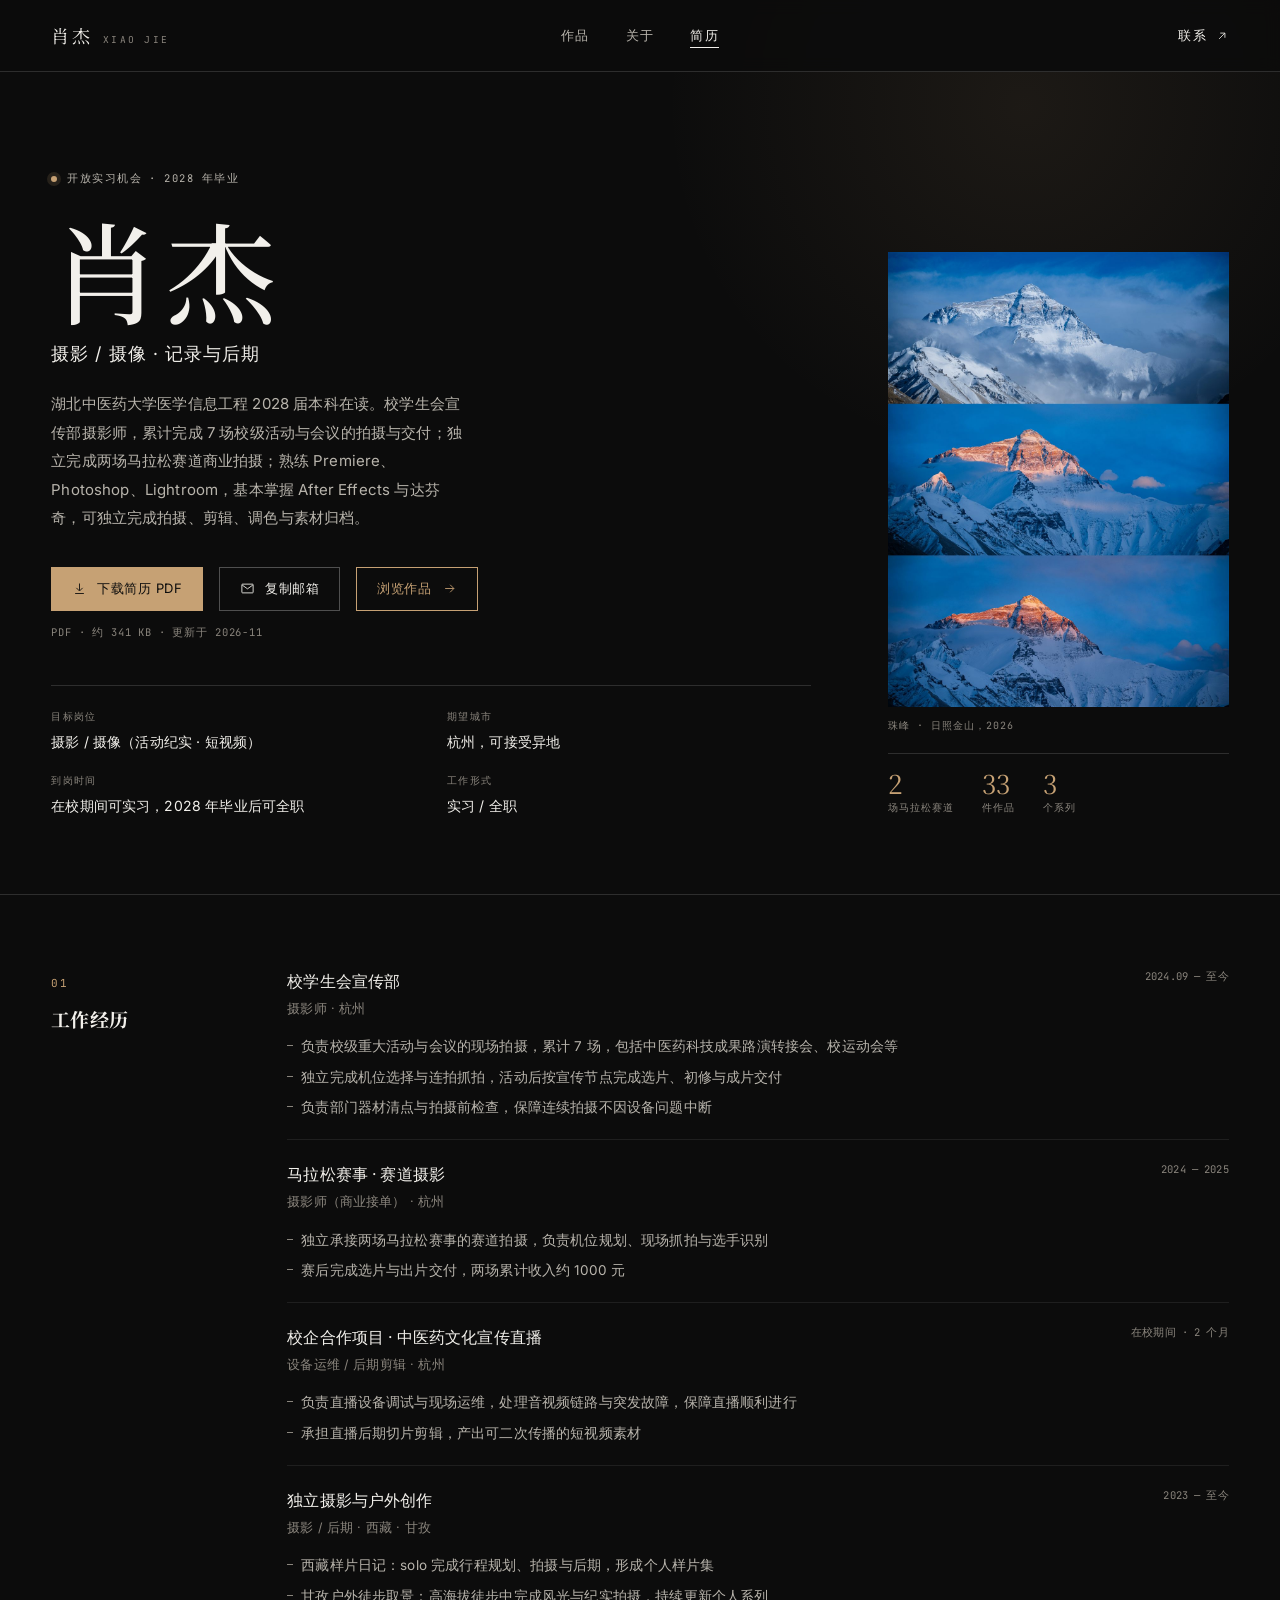
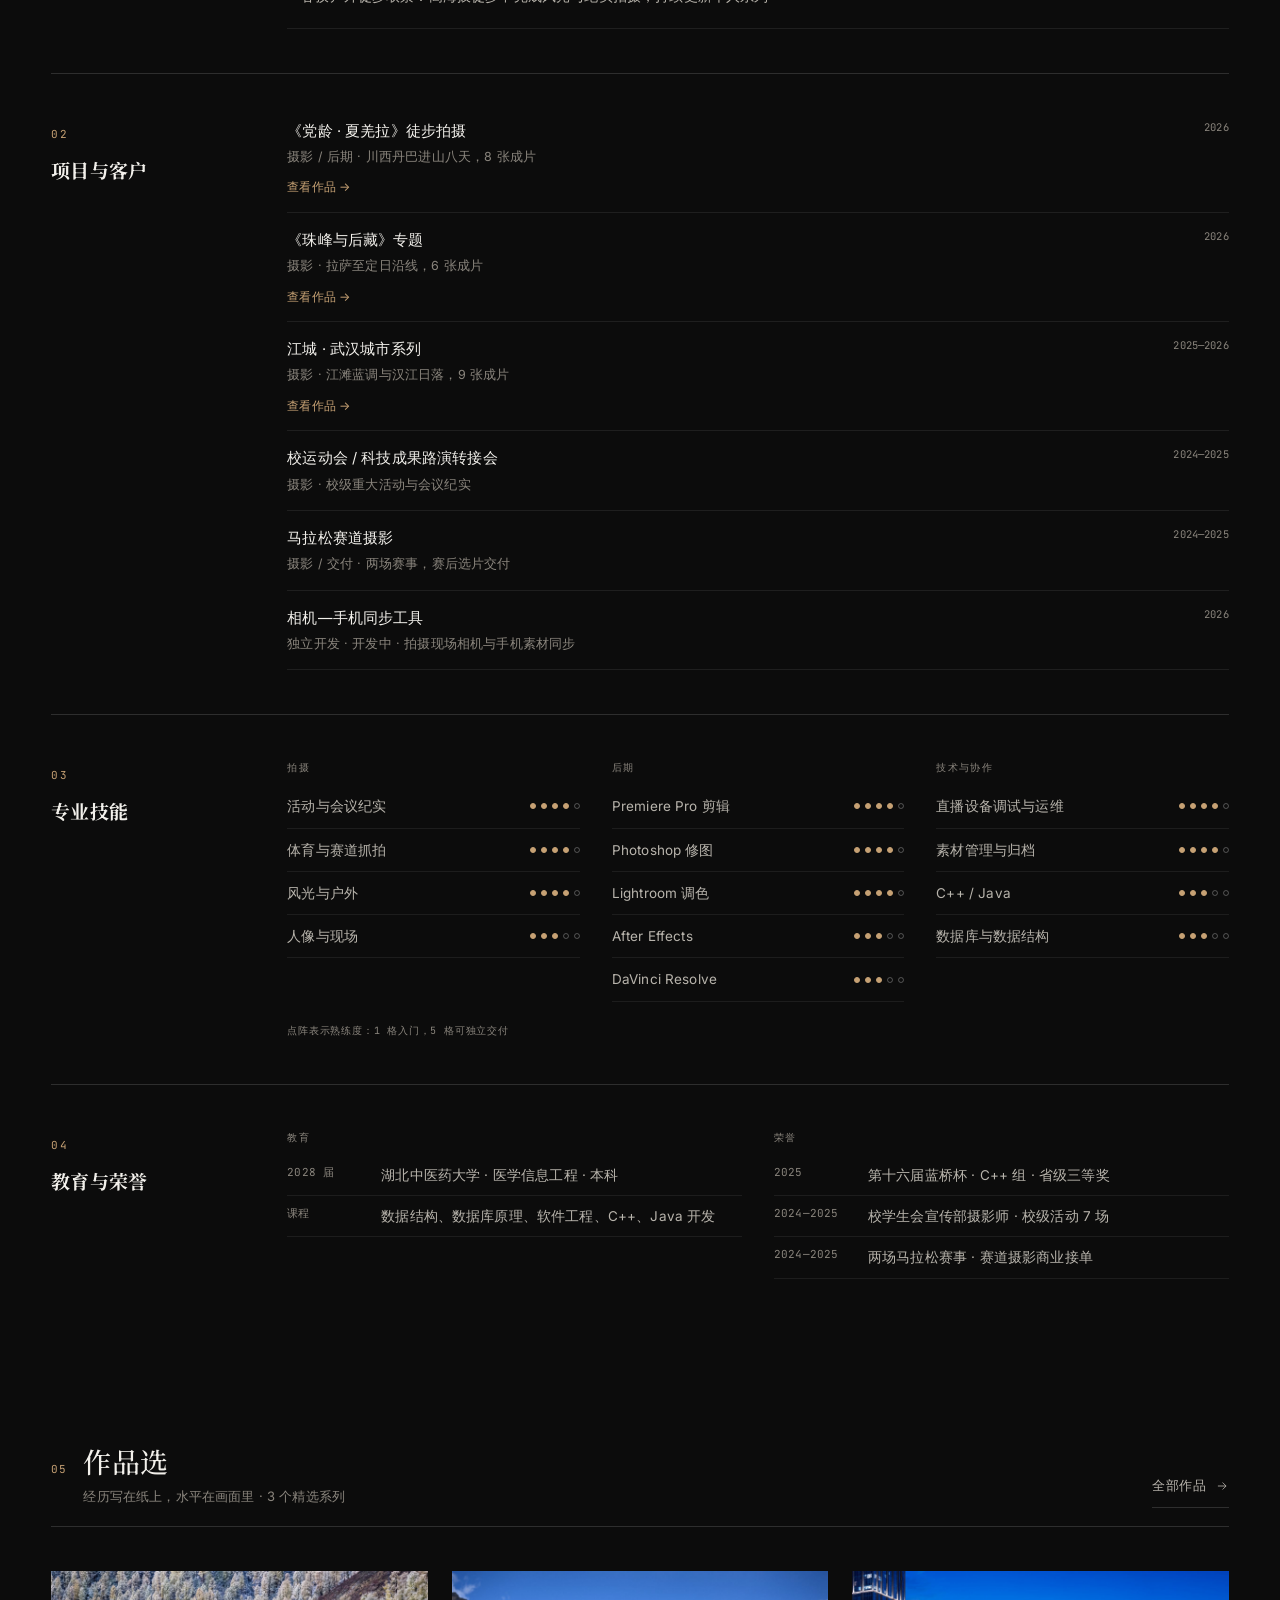
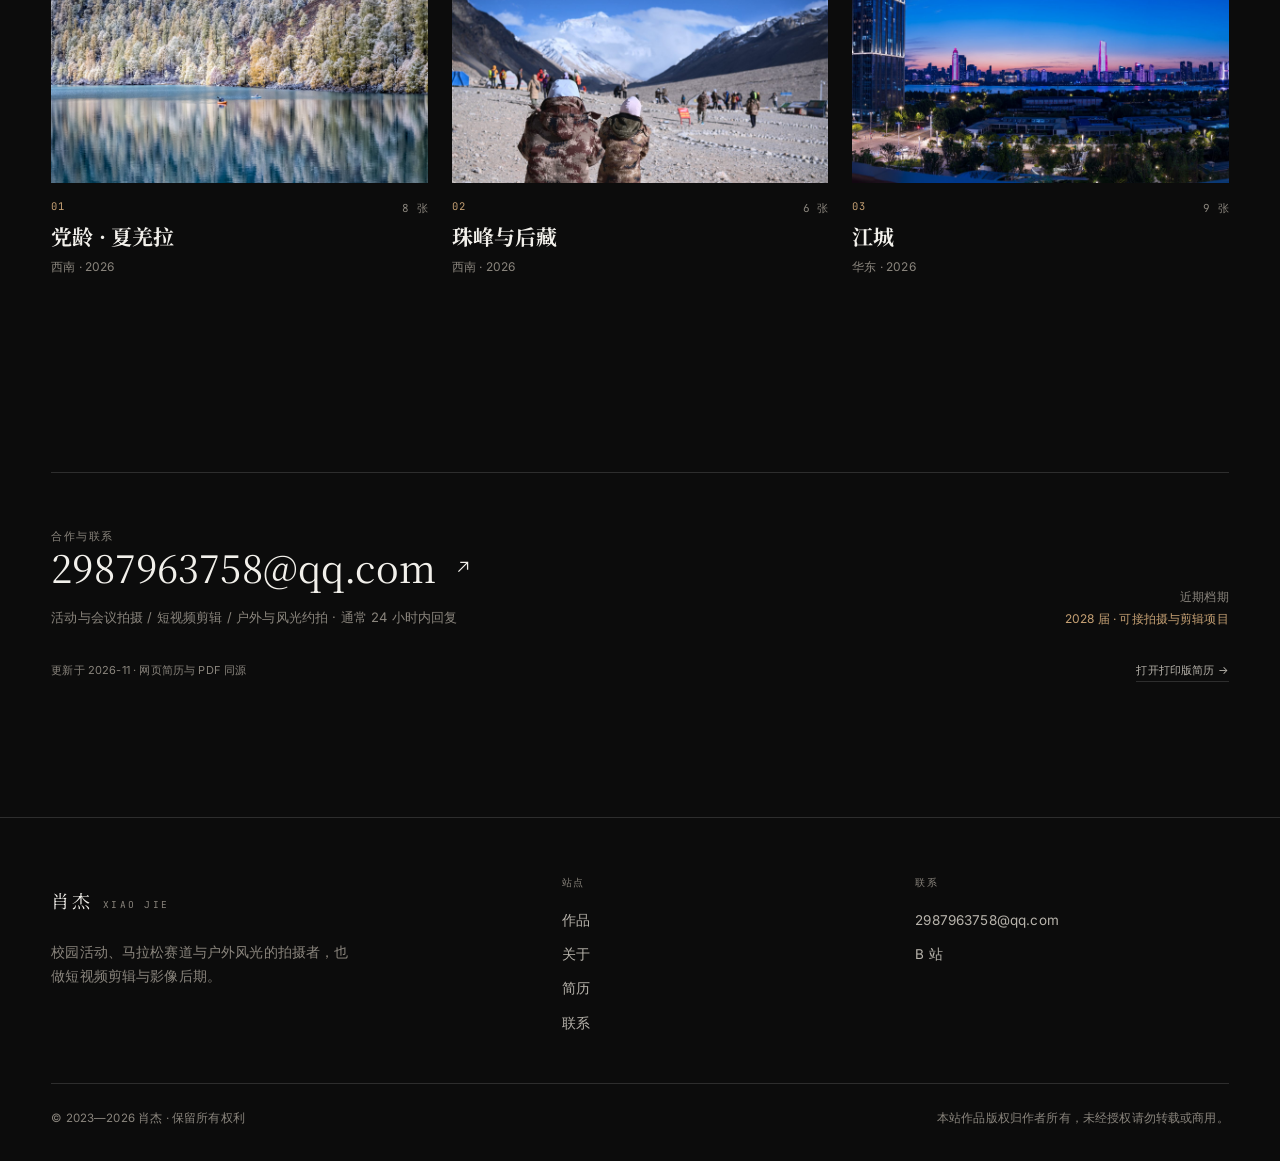
==== commit 256daddf: "feat: 站点内容更换为肖杰本人简历与作品 身份、联系方式与城市改为肖杰本人信息；简历按真实经历重写并同步 PDF；作品图与系列封面换为本人拍摄；延时视频配乐替换为《雾眠 - 记录人生》片段。" ====
--- a/index.html
+++ b/index.html
@@ -3,11 +3,11 @@
 <head>
 <meta charset="utf-8">
 <meta name="viewport" content="width=device-width, initial-scale=1, viewport-fit=cover">
-<title>陆屿 · 风光摄影师｜简历与作品</title>
-<meta name="description" content="陆屿，风光摄影师与摄像师。首页即在线的简历：8 年从业经历、项目与技能，可一键下载 PDF；附 6 个作品系列。">
+<title>肖杰 · 摄影与摄像｜简历与作品</title>
+<meta name="description" content="肖杰，摄影与摄像。在线简历与作品集：校园活动、马拉松赛道与户外影像，可一键下载 PDF。">
 <meta name="theme-color" content="#0C0C0C">
-<meta property="og:title" content="陆屿 · 风光摄影师">
-<meta property="og:description" content="以山野与海岸为主要拍摄对象，长期记录光线在自然中的变化。">
+<meta property="og:title" content="肖杰 · 摄影与摄像">
+<meta property="og:description" content="湖北中医药大学医学信息工程 2028 届本科在读。拍校园活动、马拉松赛道与户外风光，也做短视频剪辑与后期。">
 <meta property="og:type" content="website">
 <link rel="preconnect" href="https://fonts.googleapis.com">
 <link rel="preconnect" href="https://fonts.gstatic.com" crossorigin>
@@ -23,7 +23,7 @@
 
 <header class="nav" id="nav">
   <div class="nav__inner">
-    <a class="nav__brand" href="index.html" aria-label="陆屿 · 首页"><span>陆屿</span><em>LU YU</em></a>
+    <a class="nav__brand" href="index.html" aria-label="肖杰 · 首页"><span>肖杰</span><em>XIAO JIE</em></a>
     <nav class="nav__links" aria-label="主导航">
       <a href="works.html" data-nav="works">作品</a>
       <a href="about.html" data-nav="about">关于</a>
@@ -47,12 +47,9 @@
     <a href="contact.html" style="--i:4"><span>05</span>联系</a>
   </nav>
   <div class="menu__foot">
-    <a class="menu__mail" href="mailto:luyu@example.com">luyu@example.com</a>
+    <a class="menu__mail" href="mailto:2987963758@qq.com">2987963758@qq.com</a>
     <div class="menu__social">
-      <a href="https://www.instagram.com/" target="_blank" rel="noopener">Instagram</a>
-      <a href="https://www.xiaohongshu.com/" target="_blank" rel="noopener">小红书</a>
-      <a href="https://www.bilibili.com/" target="_blank" rel="noopener">B 站</a>
-      <a href="https://vimeo.com/" target="_blank" rel="noopener">Vimeo</a>
+      <a href="https://space.bilibili.com/699969839" target="_blank" rel="noopener">B 站</a>
     </div>
     <span class="menu__loc">HANGZHOU · CN</span>
   </div>
@@ -62,20 +59,20 @@
   <section class="intro" aria-labelledby="introName">
     <div class="wrap intro__grid">
       <div class="intro__main">
-        <p class="intro__status"><span class="intro__dot" aria-hidden="true"></span>开放新机会 · 2026 年 12 月起可到岗</p>
-        <h1 class="intro__name" id="introName">陆屿</h1>
-        <p class="intro__role" data-role>风光摄影师 / 摄像与延时</p>
-        <p class="intro__lede" data-summary></p>
+        <p class="intro__status"><span class="intro__dot" aria-hidden="true"></span>开放实习机会 · 2028 年毕业</p>
+        <h1 class="intro__name" id="introName">肖杰</h1>
+        <p class="intro__role" data-role>摄影 / 摄像 · 记录与后期</p>
+        <p class="intro__lede" data-summary>湖北中医药大学医学信息工程 2028 届本科在读。校学生会宣传部摄影师，累计完成 7 场校级活动与会议的拍摄与交付；独立完成两场马拉松赛道商业拍摄；熟练 Premiere、Photoshop、Lightroom，基本掌握 After Effects 与达芬奇，可独立完成拍摄、剪辑、调色与素材归档。</p>
         <div class="intro__actions">
-          <a class="btn btn--solid" href="assets/files/resume-luyu-2026-11.pdf" download data-pdf-link>
+          <a class="btn btn--solid" href="assets/files/resume-xiaojie-2026-11.pdf" download data-pdf-link>
             <svg viewBox="0 0 24 24" fill="none" stroke="currentColor" stroke-width="1.4" aria-hidden="true"><path d="M12 4v11M7 11l5 5 5-5M5 20h14"/></svg>
             下载简历 PDF
           </a>
-          <button class="btn" type="button" data-copy-email="luyu@example.com">
+          <button class="btn" type="button" data-copy-email="2987963758@qq.com">
             <svg viewBox="0 0 24 24" fill="none" stroke="currentColor" stroke-width="1.4" aria-hidden="true"><rect x="3" y="5" width="18" height="14" rx="1"/><path d="m3.5 6.5 8.5 6 8.5-6"/></svg>
             复制邮箱
           </button>
-          <a class="text-link" href="works.html">浏览作品
+          <a class="btn btn--outline-accent" href="works.html">浏览作品
             <svg viewBox="0 0 24 24" fill="none" stroke="currentColor" stroke-width="1.4" aria-hidden="true"><path d="M5 12h14M13 6l6 6-6 6"/></svg>
           </a>
         </div>
@@ -86,9 +83,9 @@
       <aside class="intro__side">
         <figure class="intro__portrait">
           <div class="media media--3x4">
-            <img id="portraitImg" data-fade alt="南迦巴瓦的日落，2025" fetchpriority="high" decoding="async">
+            <img id="portraitImg" data-fade alt="珠峰日照金山，2026" fetchpriority="high" decoding="async">
           </div>
-          <figcaption>南迦巴瓦 · 2025</figcaption>
+          <figcaption>珠峰 · 日照金山，2026</figcaption>
         </figure>
         <ul class="intro__stats" id="introStats"></ul>
       </aside>
@@ -164,14 +161,14 @@
       <div class="contact-band" data-reveal>
         <div>
           <p class="label" id="hContact">合作与联系</p>
-          <a class="contact-band__mail" href="mailto:luyu@example.com">luyu@example.com
+          <a class="contact-band__mail" href="mailto:2987963758@qq.com">2987963758@qq.com
             <svg viewBox="0 0 24 24" fill="none" stroke="currentColor" stroke-width="1.4" aria-hidden="true"><path d="M7 17 17 7M9 7h8v8"/></svg>
           </a>
-          <p class="contact-band__note">商业拍摄 / 编辑与出版 / 采访与转载 · 通常 24 小时内回复</p>
+          <p class="contact-band__note">活动与会议拍摄 / 短视频剪辑 / 户外与风光约拍 · 通常 24 小时内回复</p>
         </div>
         <div class="contact-band__side">
           近期档期<br>
-          <span class="accent">2026 年 12 月接受 1 个拍摄项目</span>
+          <span class="accent">2028 届 · 可接拍摄与剪辑项目</span>
         </div>
       </div>
       <div class="resume-updated">
@@ -186,8 +183,8 @@
   <div class="wrap">
     <div class="footer__grid">
       <div class="footer__brand">
-        <a class="nav__brand" href="index.html"><span>陆屿</span><em>LU YU</em></a>
-        <p>风光摄影师，拍摄山野、海岸与城市。也拍摄短片与延时，为品牌与出版机构提供影像内容。</p>
+        <a class="nav__brand" href="index.html"><span>肖杰</span><em>XIAO JIE</em></a>
+        <p>校园活动、马拉松赛道与户外风光的拍摄者，也做短视频剪辑与影像后期。</p>
       </div>
       <div>
         <p class="footer__title">站点</p>
@@ -201,22 +198,20 @@
       <div>
         <p class="footer__title">联系</p>
         <div class="footer__links">
-          <a href="mailto:luyu@example.com">luyu@example.com</a>
-          <a href="https://www.instagram.com/" target="_blank" rel="noopener">Instagram</a>
-          <a href="https://www.xiaohongshu.com/" target="_blank" rel="noopener">小红书</a>
-          <a href="https://www.bilibili.com/" target="_blank" rel="noopener">B 站</a>
+          <a href="mailto:2987963758@qq.com">2987963758@qq.com</a>
+          <a href="https://space.bilibili.com/699969839" target="_blank" rel="noopener">B 站</a>
         </div>
       </div>
     </div>
     <div class="footer__bottom">
-      <span>© 2018—<span data-year>2026</span> 陆屿 · 保留所有权利</span>
+      <span>© 2023—<span data-year>2026</span> 肖杰 · 保留所有权利</span>
       <span>本站作品版权归作者所有，未经授权请勿转载或商用。</span>
     </div>
   </div>
 </footer>
 
 <div class="mobile-bar" id="mobileBar">
-  <a class="btn" href="assets/files/resume-luyu-2026-11.pdf" download>下载简历</a>
+  <a class="btn" href="assets/files/resume-xiaojie-2026-11.pdf" download>下载简历</a>
   <a class="btn btn--solid" href="contact.html">联系我</a>
 </div>
 
--- a/assets/css/base.css
+++ b/assets/css/base.css
@@ -228,7 +228,7 @@
 }
 
 .js .page {
-  animation: page-in 520ms var(--ease) both;
+  animation: page-in 520ms var(--ease);
 }
 
 body.is-leaving .page {
--- a/assets/css/components.css
+++ b/assets/css/components.css
@@ -53,6 +53,25 @@
 .btn--quiet:hover {
   background: transparent;
   color: var(--accent);
+}
+
+.btn--outline-accent {
+  border-color: var(--accent);
+  color: var(--accent);
+}
+
+.btn--outline-accent:hover {
+  background: var(--accent);
+  border-color: var(--accent);
+  color: var(--accent-ink);
+}
+
+.btn--outline-accent svg {
+  transition: transform var(--t-base) var(--ease);
+}
+
+.btn--outline-accent:hover svg {
+  transform: translateX(3px);
 }
 
 .btn[disabled],
--- a/assets/css/pages.css
+++ b/assets/css/pages.css
@@ -546,11 +546,42 @@
   overflow: hidden;
 }
 
-.video-shell video,
+.video-shell video {
+  position: absolute;
+  inset: 0;
+  width: 100%;
+  height: 100%;
+  max-height: none;
+  object-fit: cover;
+  background: #000;
+}
+
 .video-shell img {
   width: 100%;
   height: 100%;
   object-fit: cover;
+  cursor: default;
+}
+
+.video-shell.is-playing .video-shell__note {
+  opacity: 0;
+  visibility: hidden;
+}
+
+.film-cta {
+  display: flex;
+  flex-wrap: wrap;
+  align-items: center;
+  justify-content: space-between;
+  gap: 16px;
+  padding-top: 4px;
+}
+
+.film-cta p {
+  max-width: 46ch;
+  color: var(--muted);
+  font-size: 14px;
+  line-height: 1.7;
 }
 
 .video-shell__btn {
@@ -1563,12 +1594,6 @@
     color: #555;
   }
 
-  .project-item__link::after {
-    content: " (luyu.photo)";
-    font-size: 8pt;
-    color: #777;
-  }
-
   /* 首页简历的打印形态 */
   .intro {
     padding-top: 0;
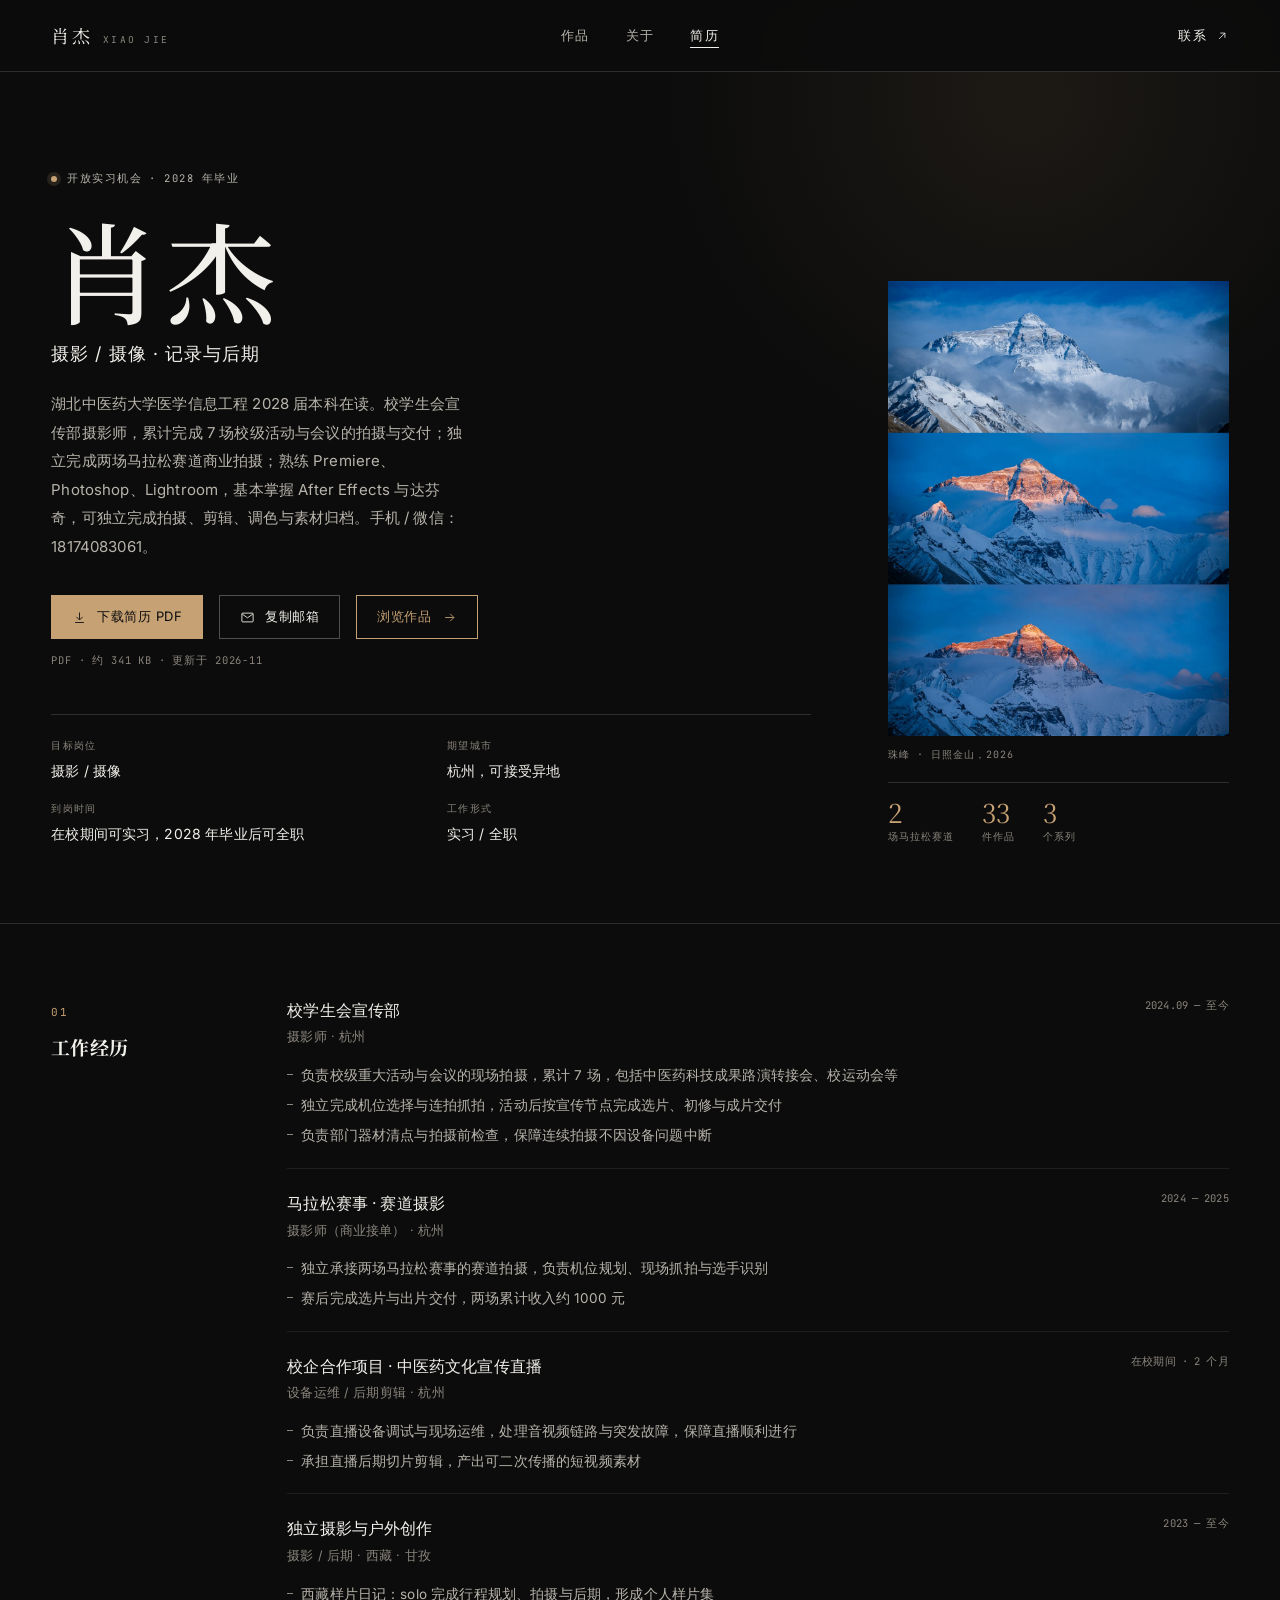
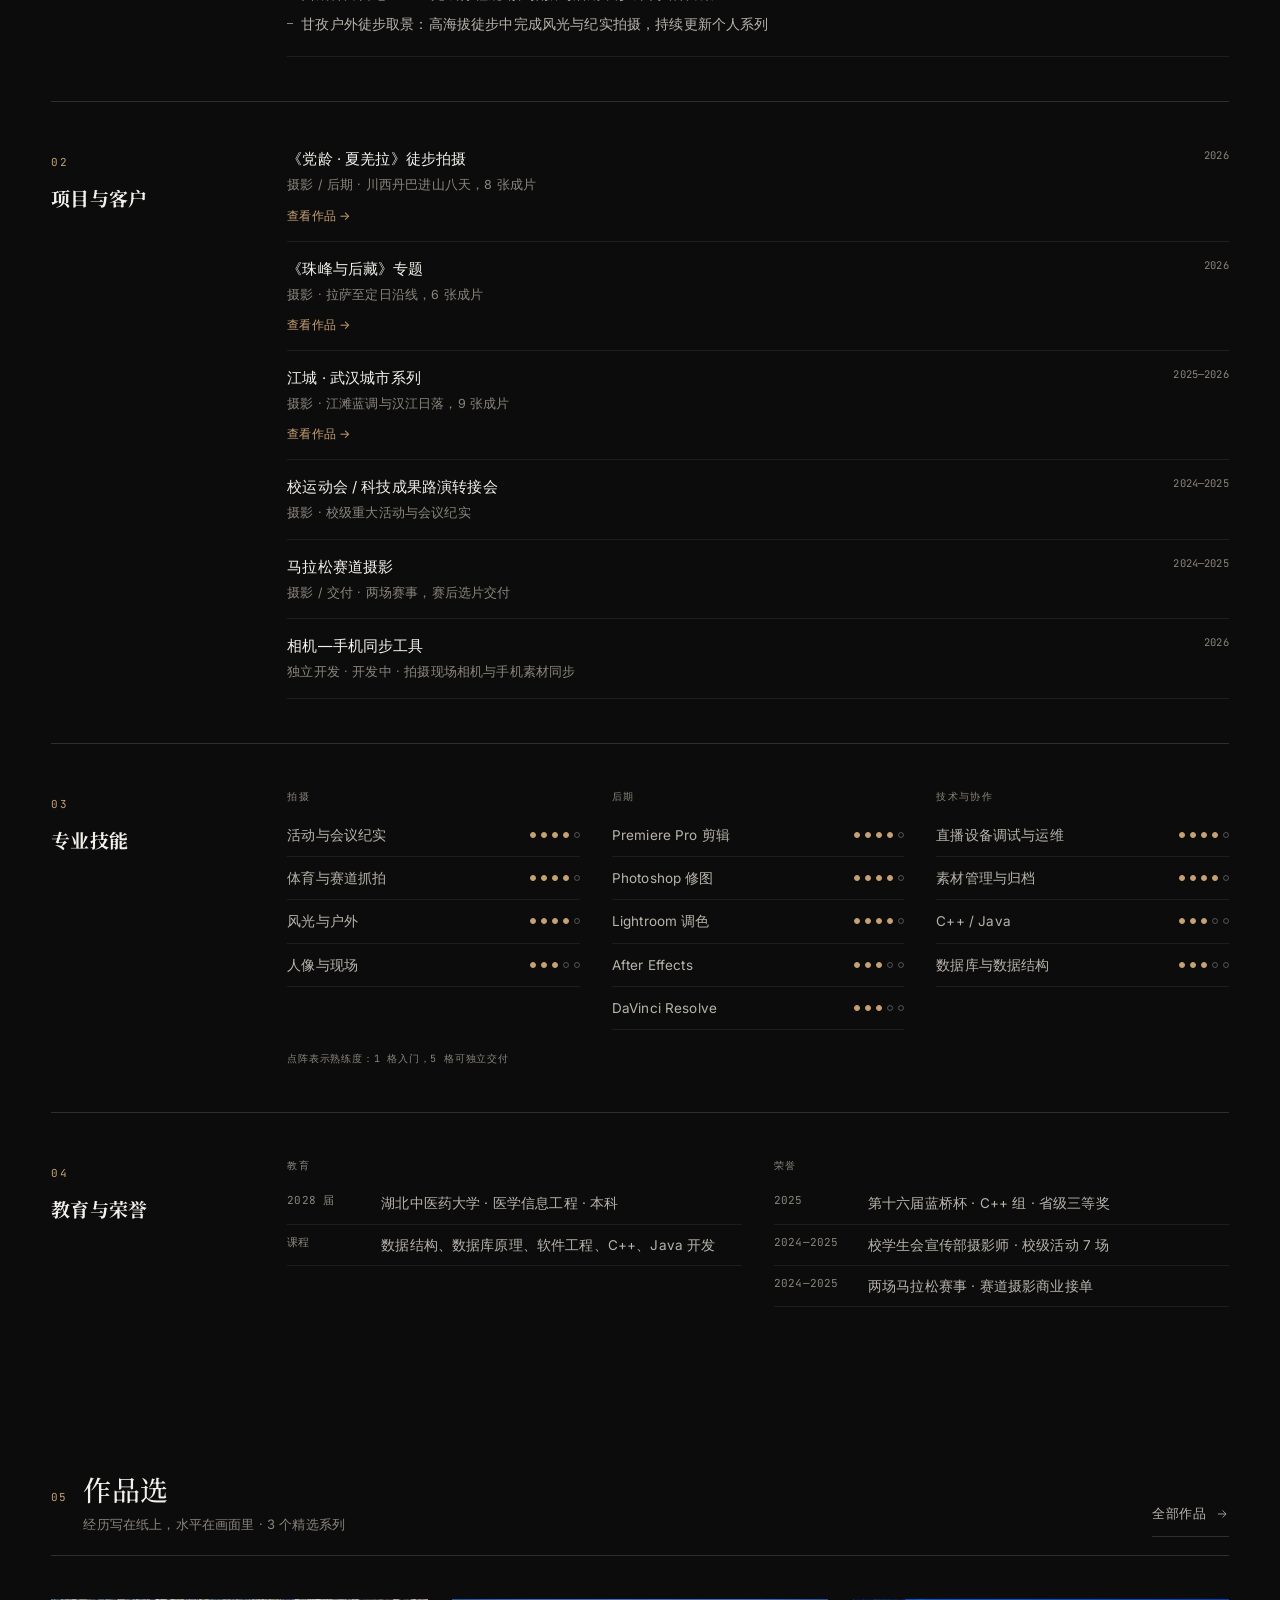
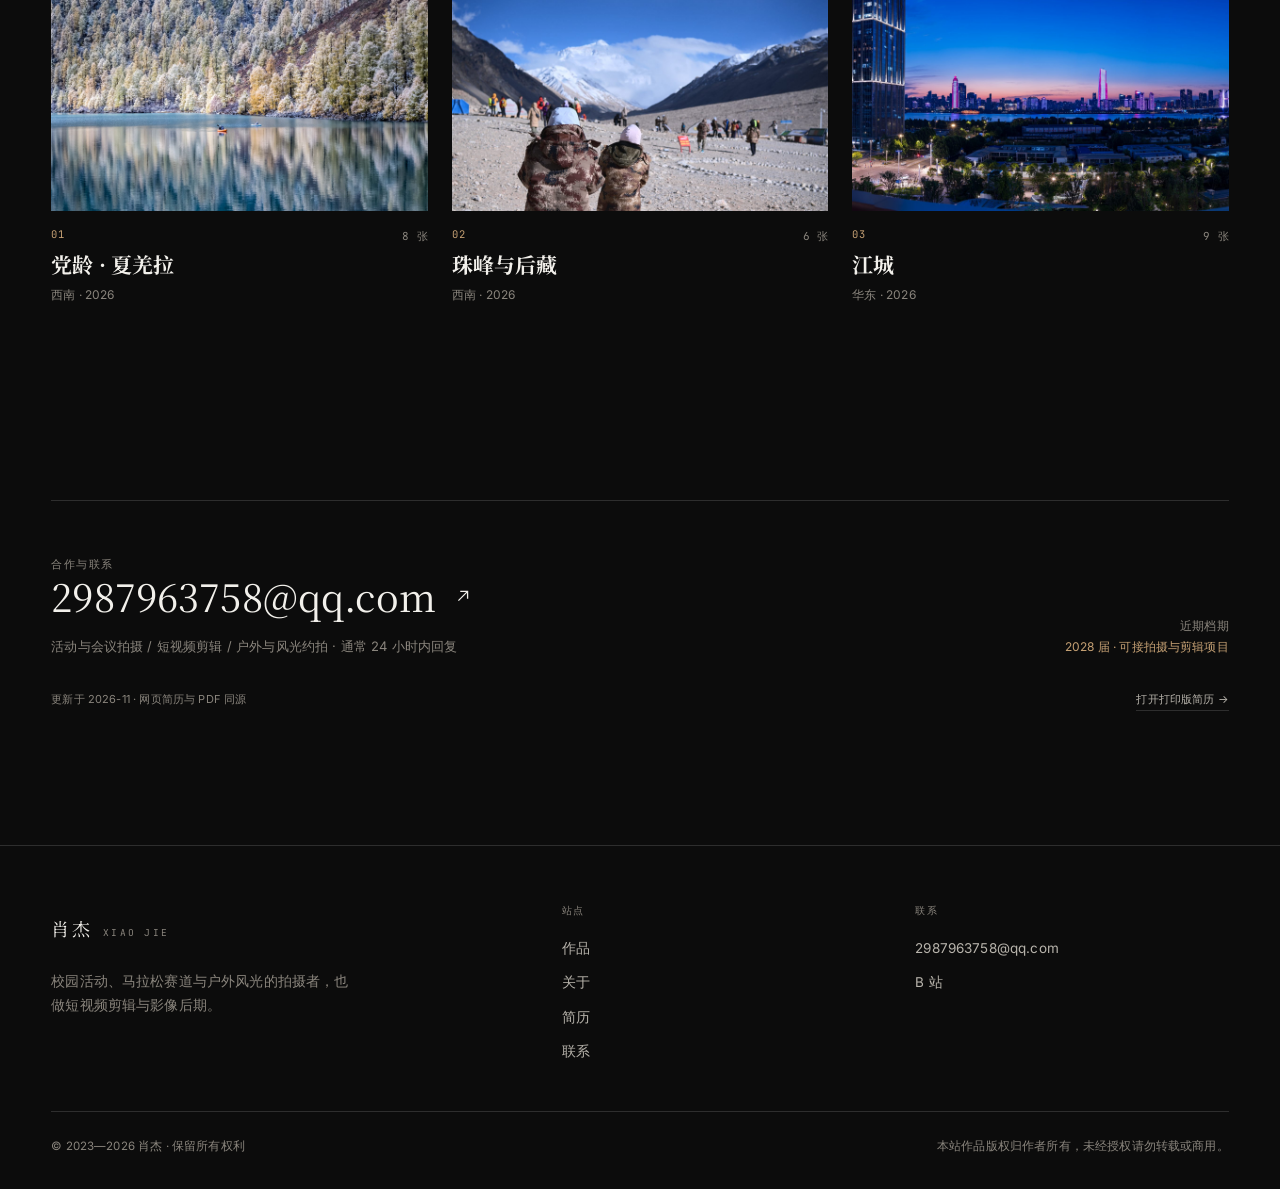
==== commit 78fc7eab: "feat: 精简目标岗位、补充联系方式，短片归入影像区 目标岗位去掉括号说明；个人简介补上手机/微信；作品页单幅只保留照片，两条短片移到影像区单独展示。" ====
--- a/index.html
+++ b/index.html
@@ -62,7 +62,7 @@
         <p class="intro__status"><span class="intro__dot" aria-hidden="true"></span>开放实习机会 · 2028 年毕业</p>
         <h1 class="intro__name" id="introName">肖杰</h1>
         <p class="intro__role" data-role>摄影 / 摄像 · 记录与后期</p>
-        <p class="intro__lede" data-summary>湖北中医药大学医学信息工程 2028 届本科在读。校学生会宣传部摄影师，累计完成 7 场校级活动与会议的拍摄与交付；独立完成两场马拉松赛道商业拍摄；熟练 Premiere、Photoshop、Lightroom，基本掌握 After Effects 与达芬奇，可独立完成拍摄、剪辑、调色与素材归档。</p>
+        <p class="intro__lede" data-summary>湖北中医药大学医学信息工程 2028 届本科在读。校学生会宣传部摄影师，累计完成 7 场校级活动与会议的拍摄与交付；独立完成两场马拉松赛道商业拍摄；熟练 Premiere、Photoshop、Lightroom，基本掌握 After Effects 与达芬奇，可独立完成拍摄、剪辑、调色与素材归档。手机 / 微信：18174083061。</p>
         <div class="intro__actions">
           <a class="btn btn--solid" href="assets/files/resume-xiaojie-2026-11.pdf" download data-pdf-link>
             <svg viewBox="0 0 24 24" fill="none" stroke="currentColor" stroke-width="1.4" aria-hidden="true"><path d="M12 4v11M7 11l5 5 5-5M5 20h14"/></svg>
--- a/assets/css/pages.css
+++ b/assets/css/pages.css
@@ -566,6 +566,11 @@
 .video-shell.is-playing .video-shell__note {
   opacity: 0;
   visibility: hidden;
+}
+
+.film-grid {
+  margin-top: clamp(20px, 3vw, 32px);
+  margin-bottom: clamp(20px, 3vw, 28px);
 }
 
 .film-cta {
@@ -1471,7 +1476,7 @@
   }
 
   .exp-item {
-    padding-block: 7pt;
+    padding-block: 5pt;
   }
 
   .exp-item__org {
@@ -1497,7 +1502,7 @@
   }
 
   .project-item {
-    padding-block: 5pt;
+    padding-block: 4pt;
   }
 
   .project-item__name {
@@ -1513,7 +1518,7 @@
   }
 
   .compact-list li {
-    padding-block: 4pt;
+    padding-block: 3pt;
     font-size: 9.5pt;
   }
 
@@ -1552,7 +1557,7 @@
   .resume-block {
     grid-template-columns: 32mm 1fr;
     gap: 8mm;
-    padding-block: 6pt;
+    padding-block: 5pt;
     border-top: 1px solid #ddd;
     break-inside: auto;
   }
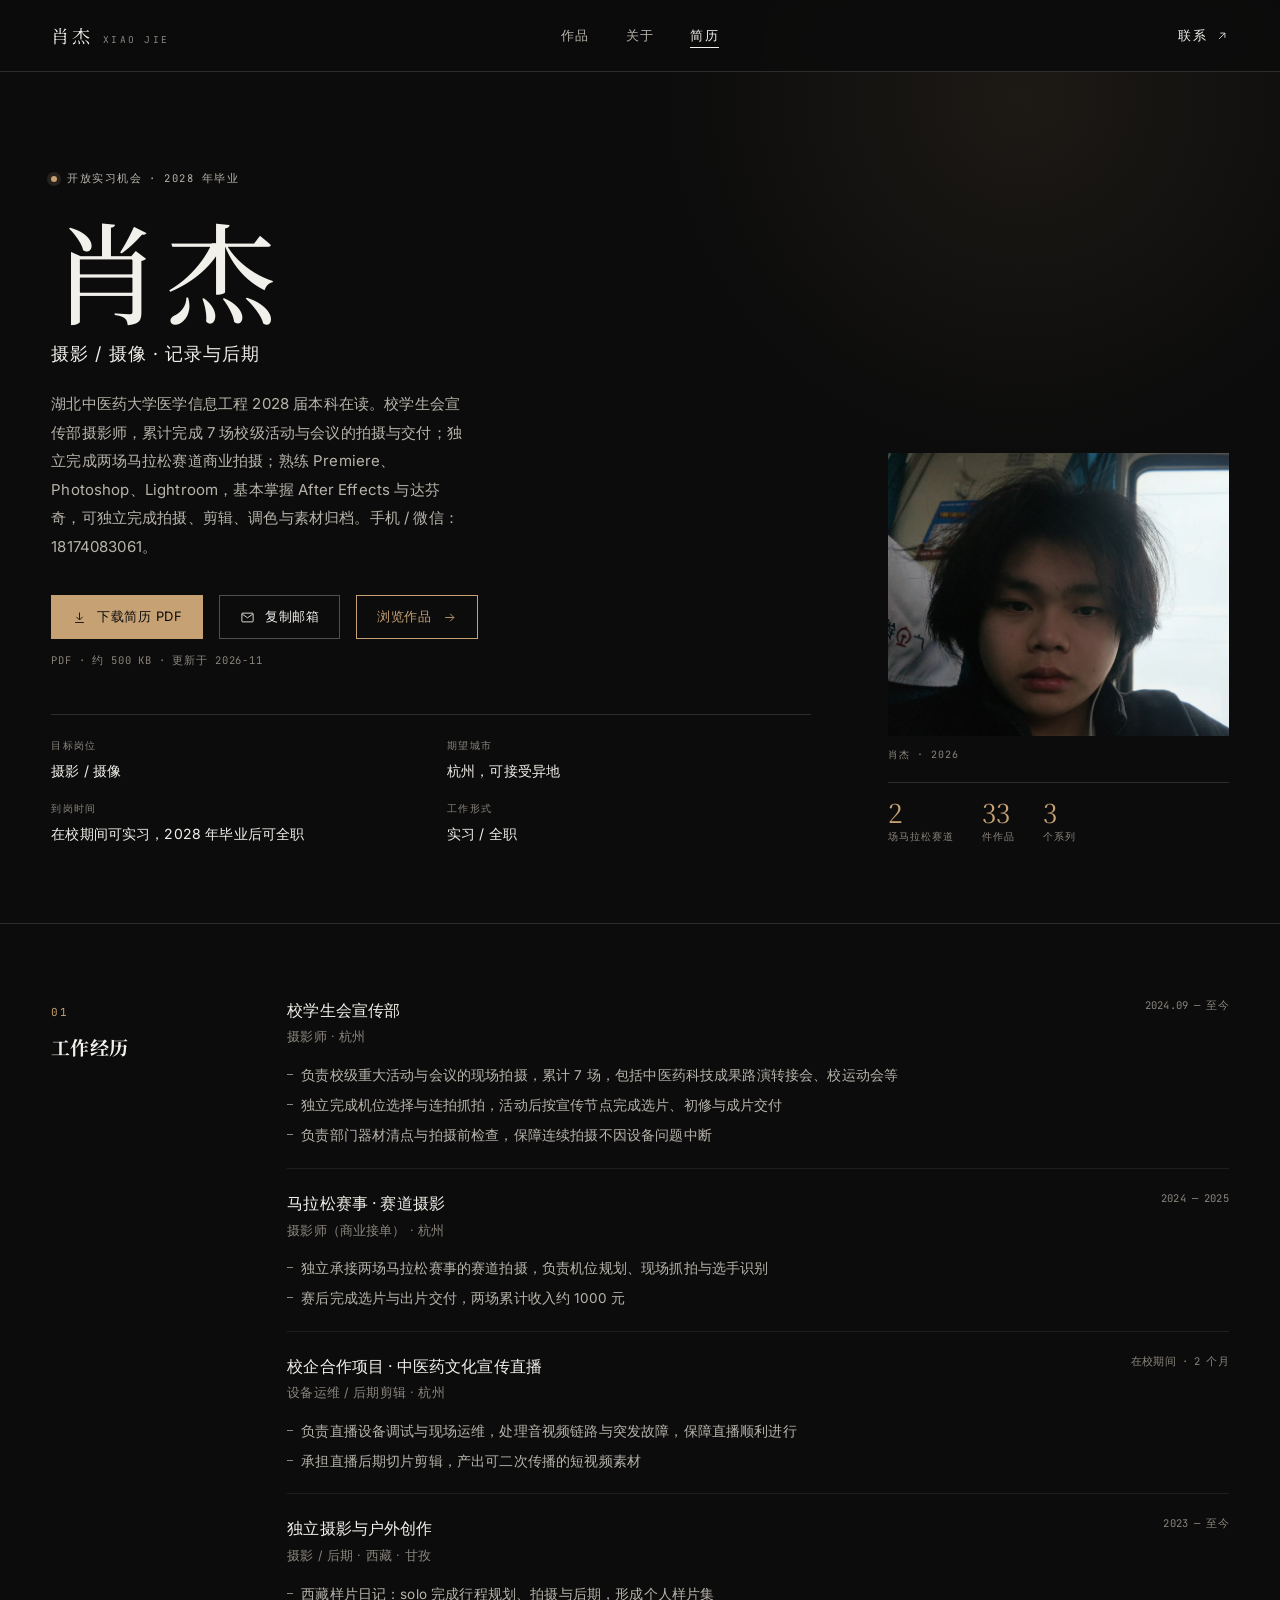
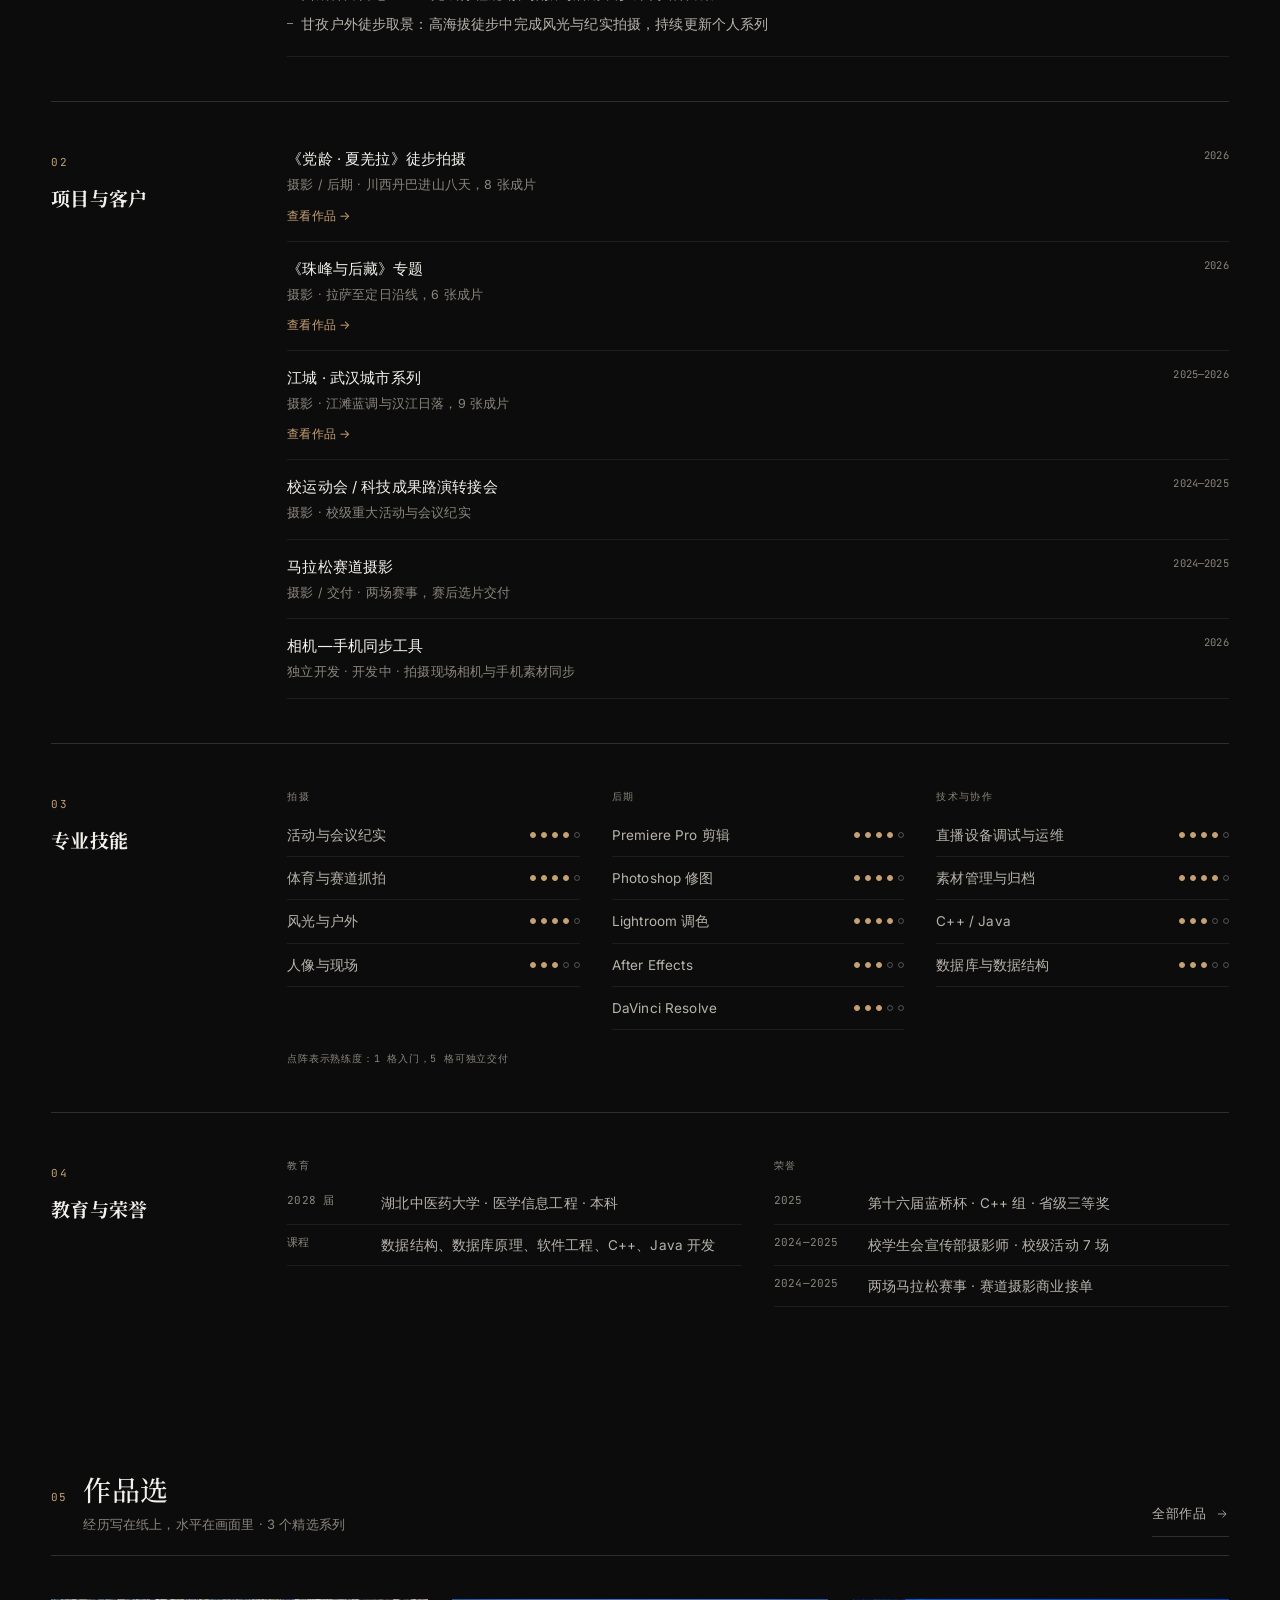
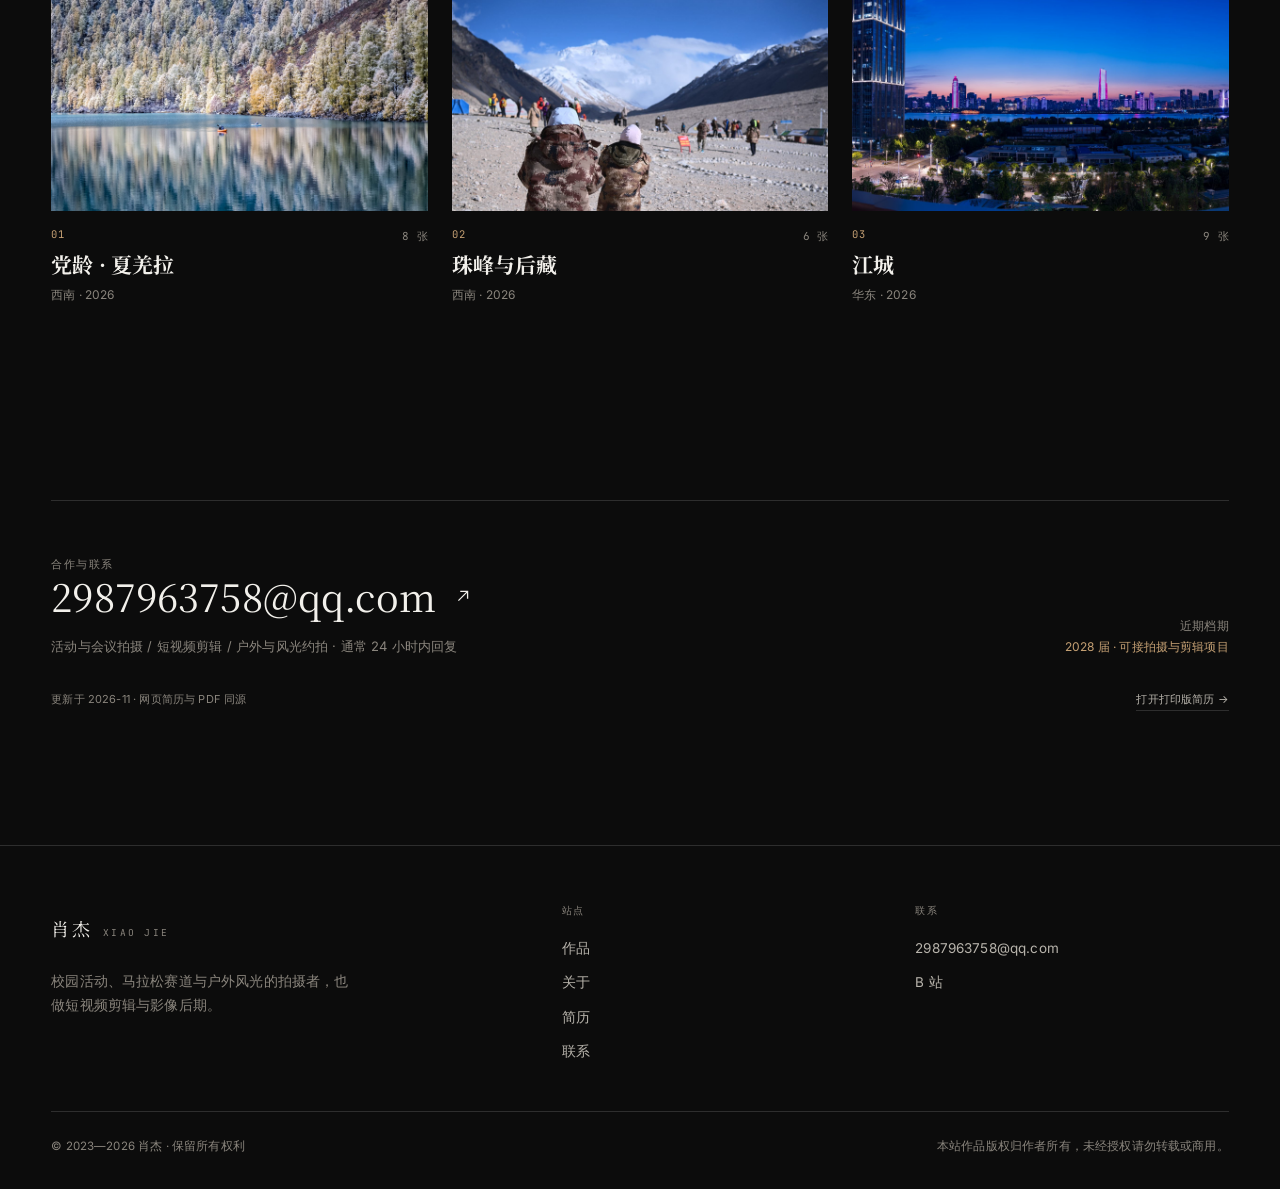
==== commit efd2ac6f: "chore: 简历 PDF 体积标注取整" ====
--- a/index.html
+++ b/index.html
@@ -81,11 +81,11 @@
       </div>
 
       <aside class="intro__side">
-        <figure class="intro__portrait">
+        <figure class="intro__portrait intro__portrait--id">
           <div class="media media--3x4">
-            <img id="portraitImg" data-fade alt="珠峰日照金山，2026" fetchpriority="high" decoding="async">
+            <img id="portraitImg" data-fade alt="肖杰证件照" fetchpriority="high" decoding="async">
           </div>
-          <figcaption>珠峰 · 日照金山，2026</figcaption>
+          <figcaption>肖杰 · 2026</figcaption>
         </figure>
         <ul class="intro__stats" id="introStats"></ul>
       </aside>
--- a/assets/css/pages.css
+++ b/assets/css/pages.css
@@ -126,6 +126,14 @@
   margin: 0;
 }
 
+.intro__portrait--id .media {
+  aspect-ratio: 1400 / 1158;
+}
+
+.intro__portrait--id .media > img {
+  object-fit: contain;
+}
+
 .intro__portrait figcaption {
   margin-top: 10px;
   font-family: var(--font-mono);
@@ -712,13 +720,21 @@
 /* ── 关于 ───────────────────────────────────────────── */
 .about-intro {
   display: grid;
-  grid-template-columns: minmax(0, 0.82fr) minmax(0, 1fr);
+  grid-template-columns: minmax(0, 0.9fr) minmax(0, 1fr);
   gap: clamp(32px, 6vw, 80px);
   align-items: start;
 }
 
 .about-portrait {
   aspect-ratio: 3 / 4;
+}
+
+.about-portrait--id {
+  aspect-ratio: 1400 / 1158;
+}
+
+.about-portrait--id img {
+  object-fit: contain;
 }
 
 .about-intro__text {
@@ -818,6 +834,32 @@
 }
 
 /* ── 简历 ───────────────────────────────────────────── */
+.resume-head {
+  display: flex;
+  align-items: flex-start;
+  justify-content: space-between;
+  gap: clamp(24px, 4vw, 56px);
+}
+
+.resume-head__main {
+  flex: 1 1 auto;
+  min-width: 0;
+}
+
+.resume-head__photo {
+  flex: 0 0 auto;
+  width: clamp(124px, 12.5vw, 172px);
+  margin: 0;
+  border: 1px solid var(--line);
+  background: var(--bg-elev);
+}
+
+.resume-head__photo img {
+  display: block;
+  width: 100%;
+  height: auto;
+}
+
 .resume-bar {
   position: sticky;
   top: var(--nav-h);
@@ -1445,6 +1487,22 @@
     padding-bottom: 10pt;
   }
 
+  .resume-head {
+    gap: 10mm;
+  }
+
+  .resume-head__photo {
+    width: 30mm;
+    border-color: #ccc;
+    background: #fff;
+  }
+
+  .exp-item__role,
+  .project-item__note,
+  .project-item__link {
+    display: none !important;
+  }
+
   .h1 {
     font-size: 20pt;
   }
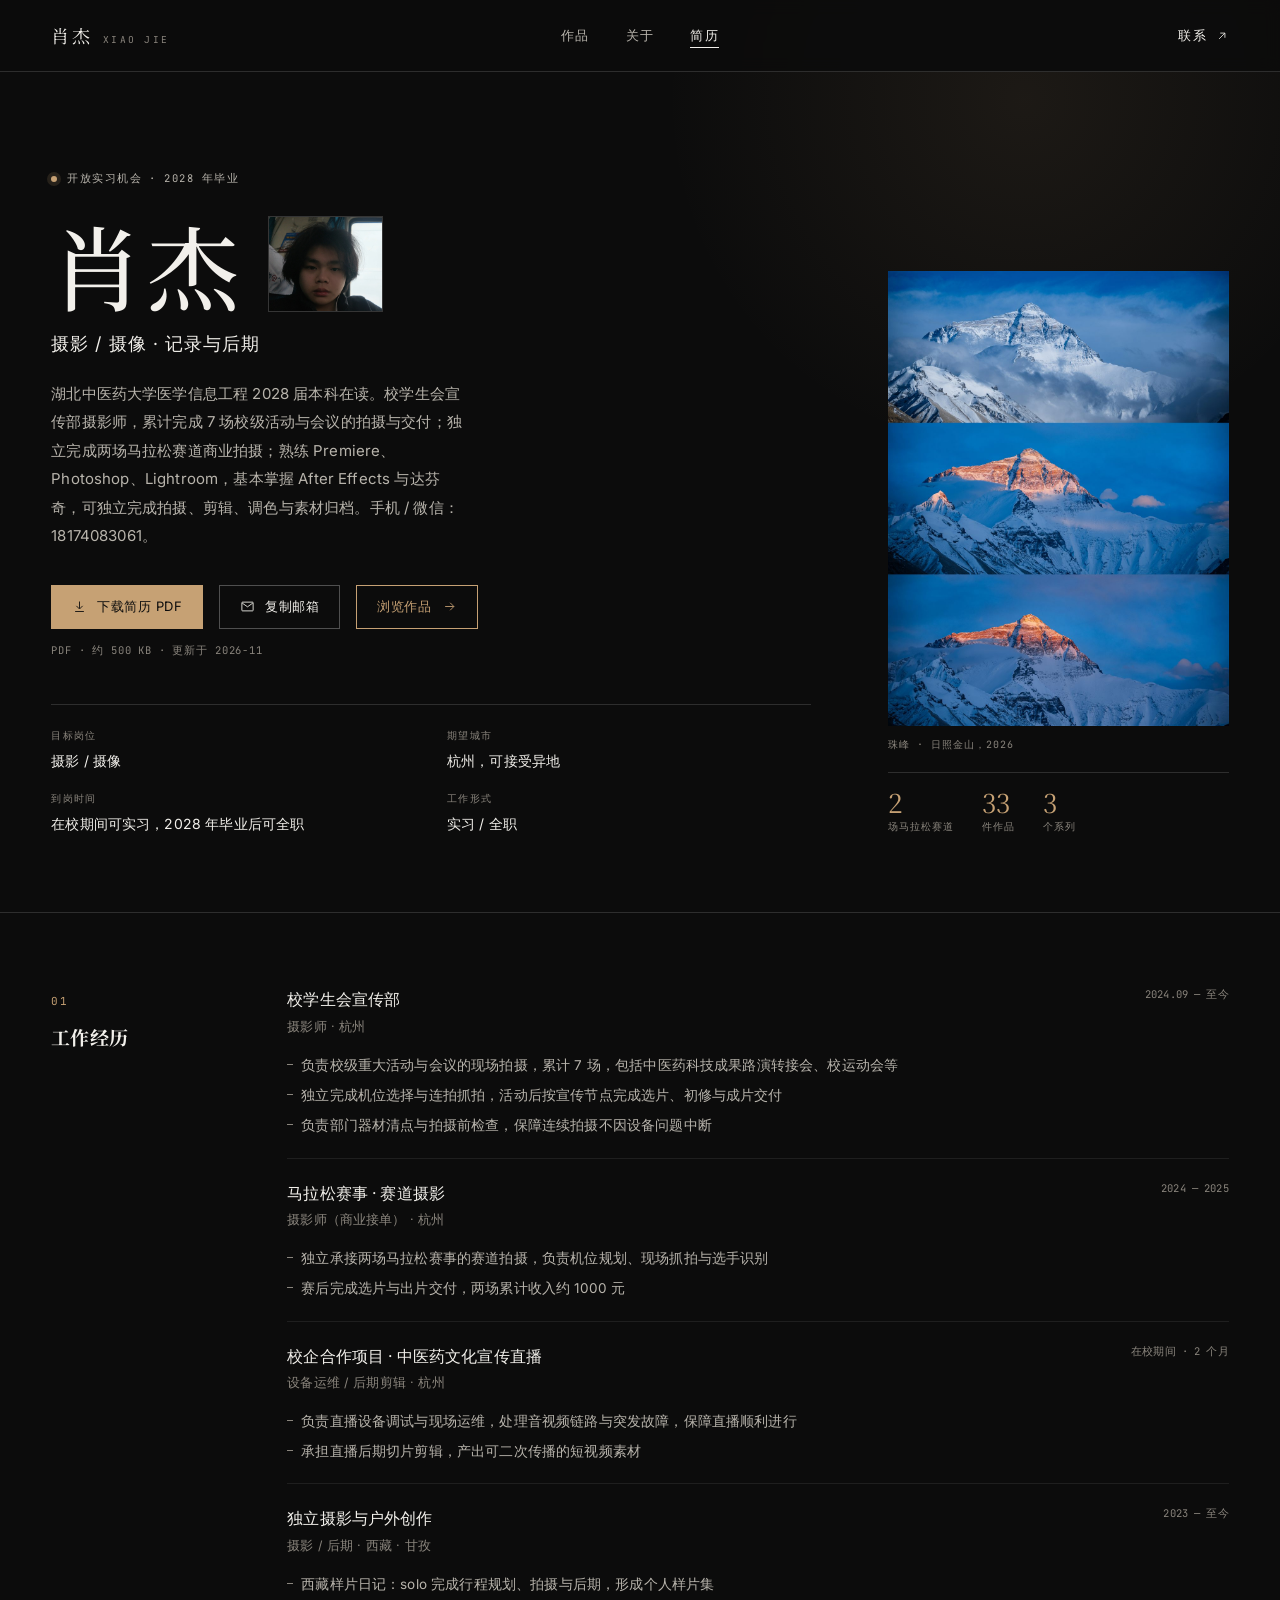
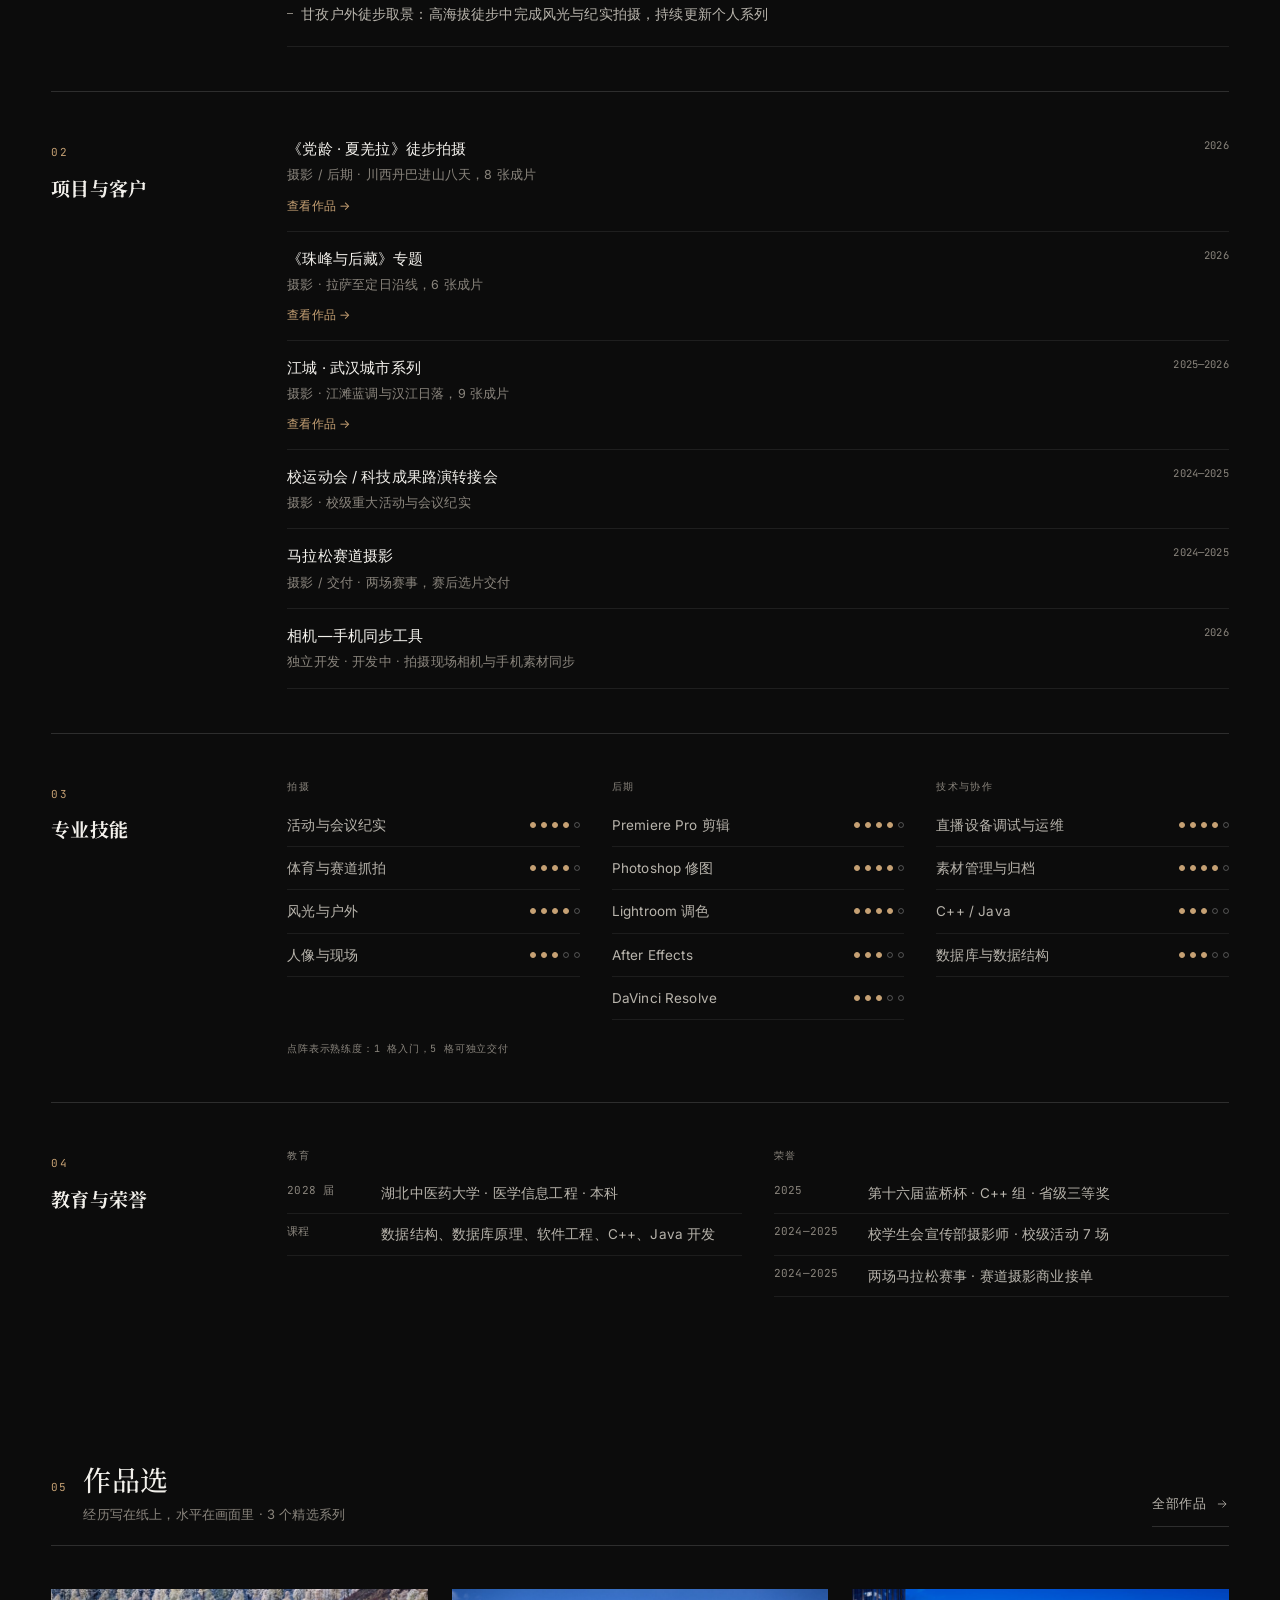
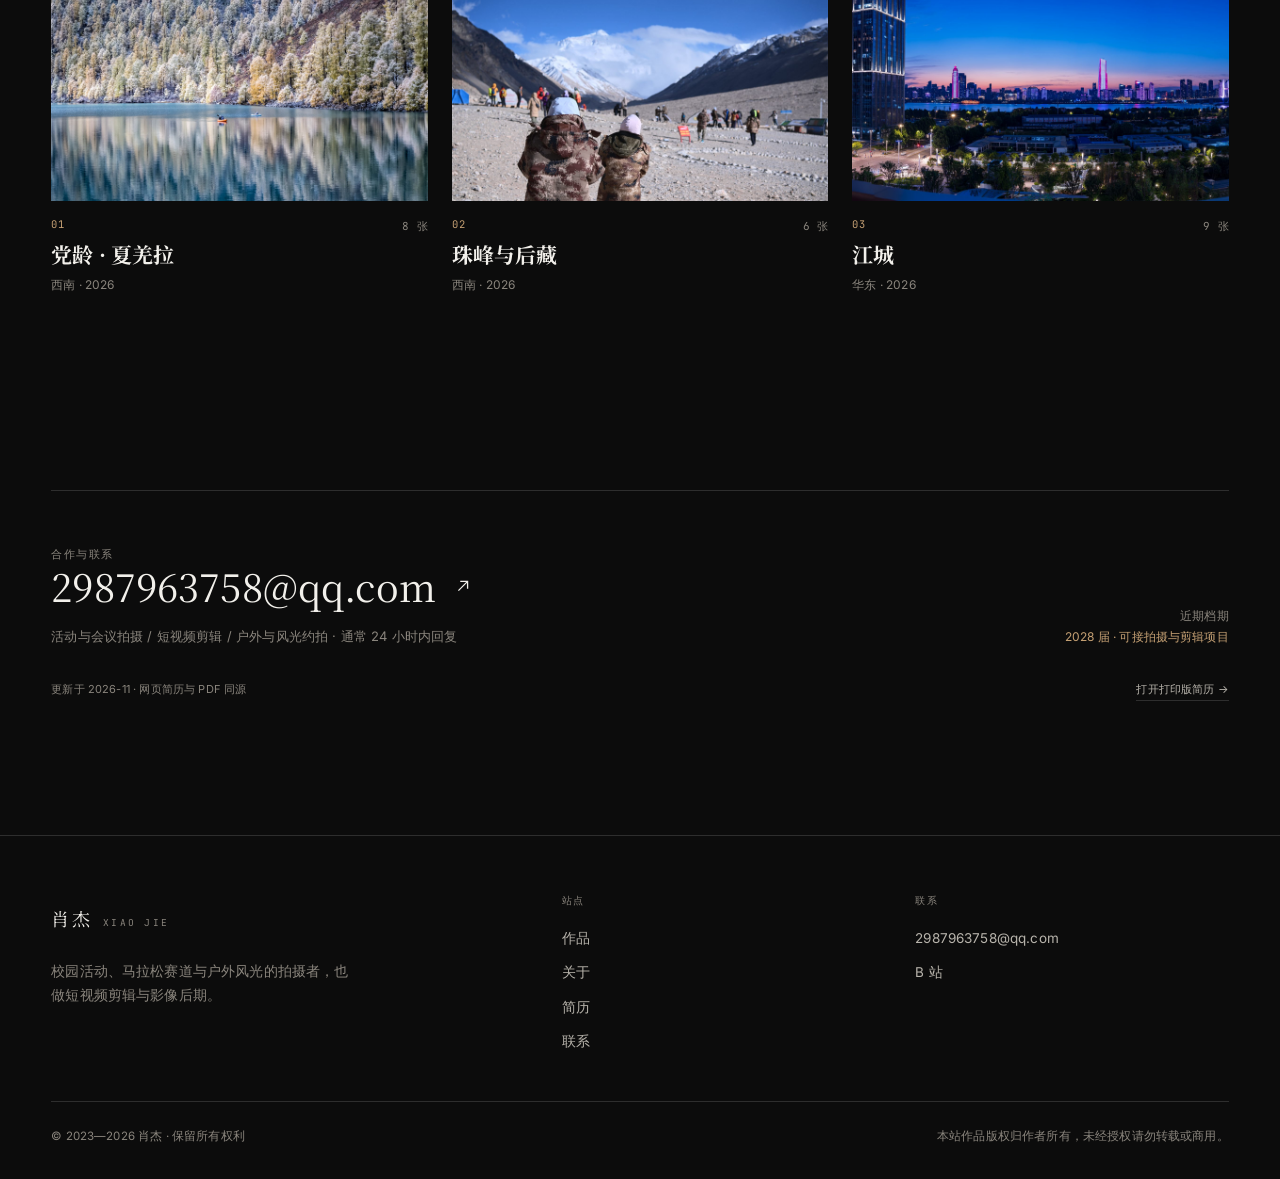
==== commit 152db93d: "style: 首屏恢复珠峰图，证件照移到姓名旁并缩小标题" ====
--- a/index.html
+++ b/index.html
@@ -60,7 +60,12 @@
     <div class="wrap intro__grid">
       <div class="intro__main">
         <p class="intro__status"><span class="intro__dot" aria-hidden="true"></span>开放实习机会 · 2028 年毕业</p>
-        <h1 class="intro__name" id="introName">肖杰</h1>
+        <div class="intro__title">
+          <h1 class="intro__name" id="introName">肖杰</h1>
+          <figure class="intro__avatar">
+            <img src="assets/img/about/id-photo.jpg" alt="肖杰证件照" width="1400" height="1158" decoding="async">
+          </figure>
+        </div>
         <p class="intro__role" data-role>摄影 / 摄像 · 记录与后期</p>
         <p class="intro__lede" data-summary>湖北中医药大学医学信息工程 2028 届本科在读。校学生会宣传部摄影师，累计完成 7 场校级活动与会议的拍摄与交付；独立完成两场马拉松赛道商业拍摄；熟练 Premiere、Photoshop、Lightroom，基本掌握 After Effects 与达芬奇，可独立完成拍摄、剪辑、调色与素材归档。手机 / 微信：18174083061。</p>
         <div class="intro__actions">
@@ -81,11 +86,11 @@
       </div>
 
       <aside class="intro__side">
-        <figure class="intro__portrait intro__portrait--id">
+        <figure class="intro__portrait">
           <div class="media media--3x4">
-            <img id="portraitImg" data-fade alt="肖杰证件照" fetchpriority="high" decoding="async">
+            <img id="portraitImg" data-fade alt="珠峰日照金山，2026" fetchpriority="high" decoding="async">
           </div>
-          <figcaption>肖杰 · 2026</figcaption>
+          <figcaption>珠峰 · 日照金山，2026</figcaption>
         </figure>
         <ul class="intro__stats" id="introStats"></ul>
       </aside>
--- a/assets/css/pages.css
+++ b/assets/css/pages.css
@@ -53,13 +53,34 @@
   50% { box-shadow: 0 0 0 6px rgba(198, 161, 116, 0.18); }
 }
 
+.intro__title {
+  margin-top: clamp(16px, 2vw, 26px);
+  display: flex;
+  align-items: center;
+  gap: clamp(14px, 2vw, 26px);
+}
+
 .intro__name {
-  margin-top: clamp(16px, 2vw, 26px);
+  margin-top: 0;
   font-family: var(--font-serif);
-  font-size: clamp(54px, 8.6vw, 112px);
+  font-size: clamp(46px, 7.2vw, 92px);
   line-height: 0.96;
   font-weight: 500;
   letter-spacing: 0.04em;
+}
+
+.intro__avatar {
+  flex: 0 0 auto;
+  margin: 0;
+  width: clamp(78px, 9vw, 124px);
+  border: 1px solid var(--line);
+  background: var(--bg-elev);
+}
+
+.intro__avatar img {
+  display: block;
+  width: 100%;
+  height: auto;
 }
 
 .intro__role {
@@ -124,14 +145,6 @@
 
 .intro__portrait {
   margin: 0;
-}
-
-.intro__portrait--id .media {
-  aspect-ratio: 1400 / 1158;
-}
-
-.intro__portrait--id .media > img {
-  object-fit: contain;
 }
 
 .intro__portrait figcaption {
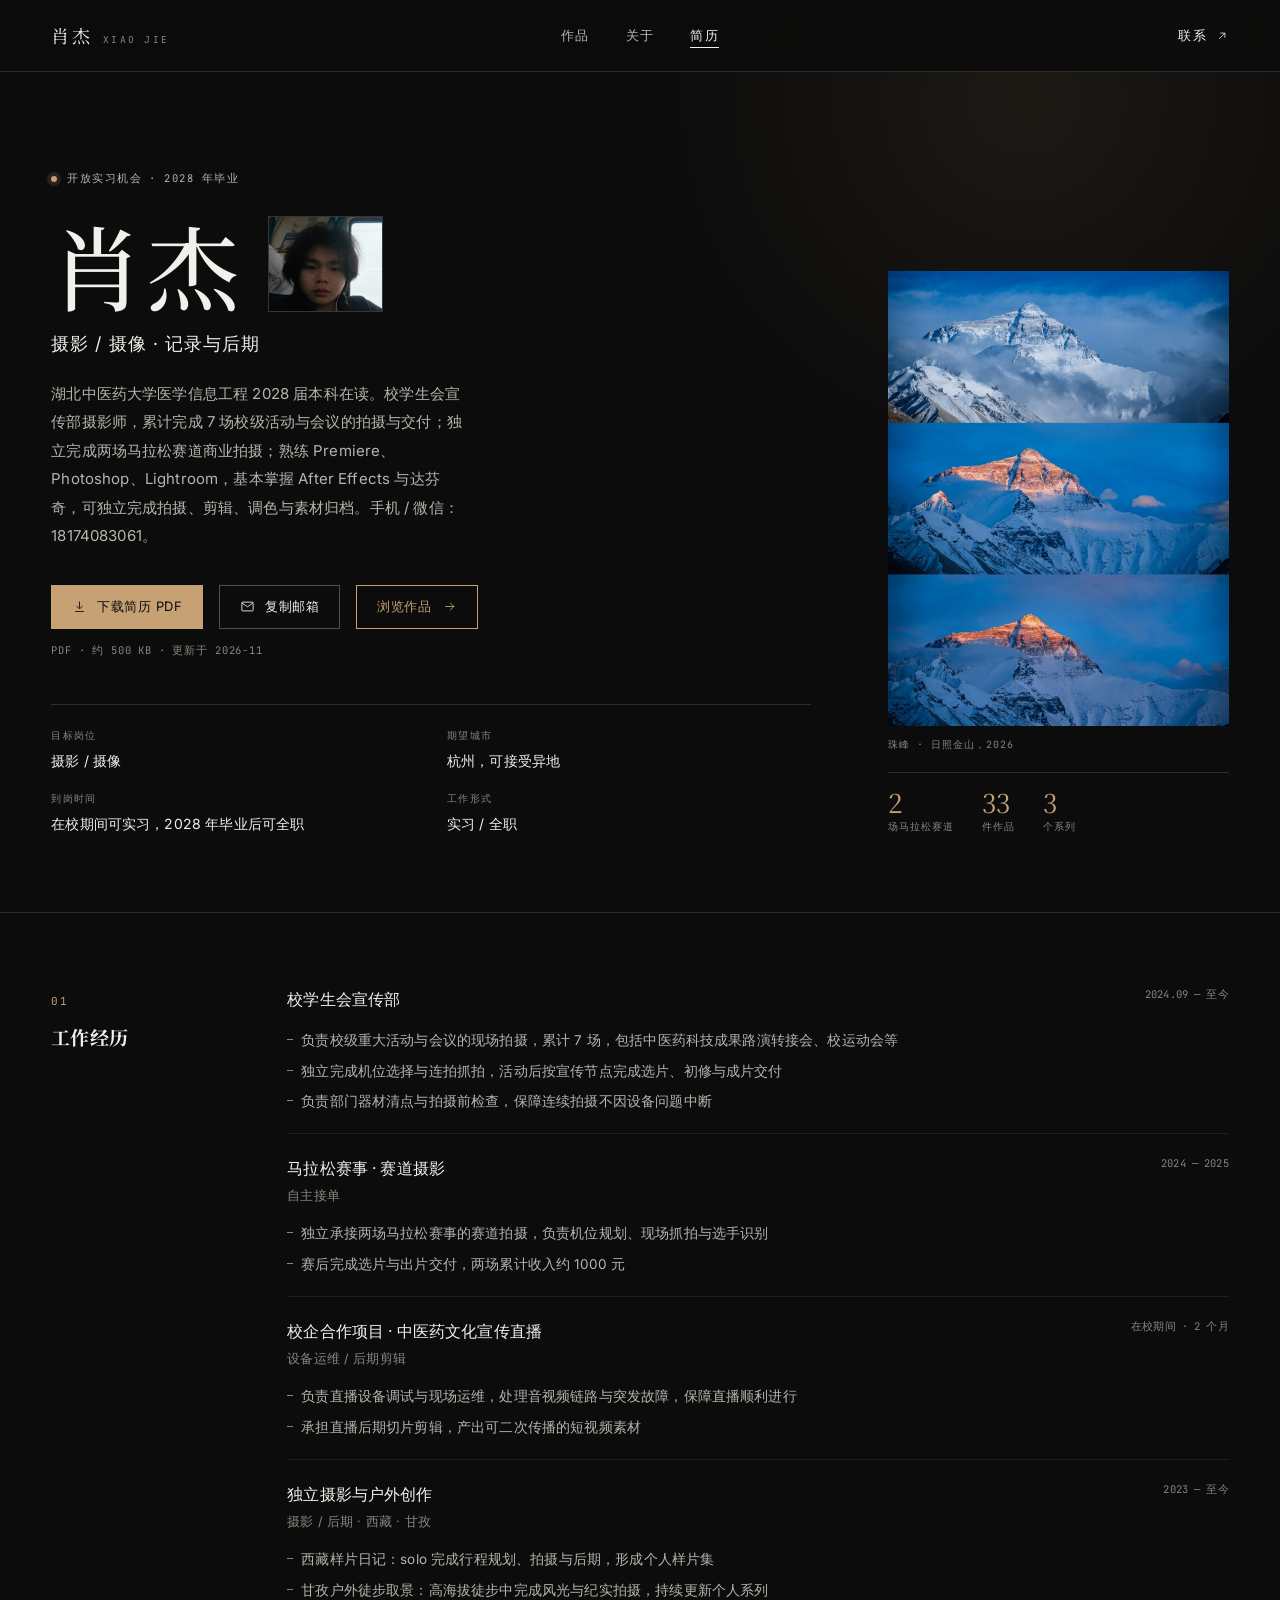
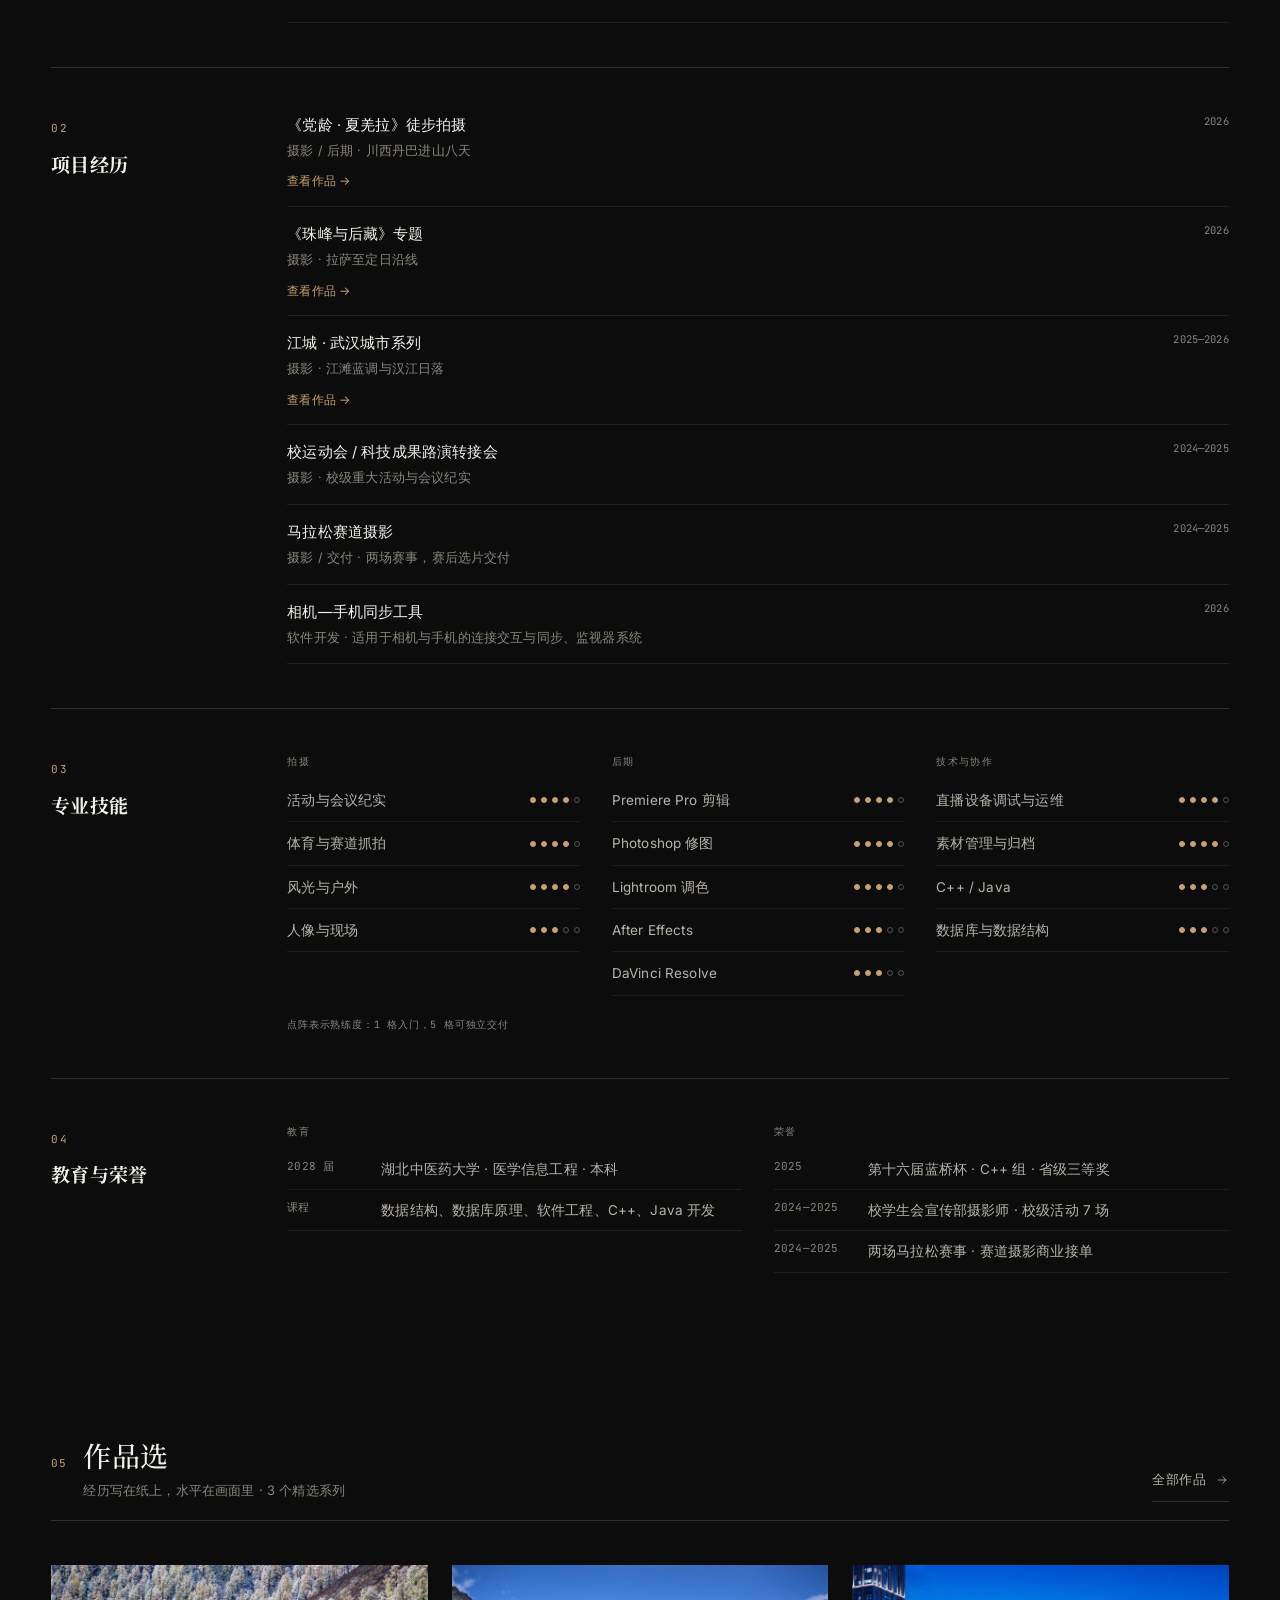
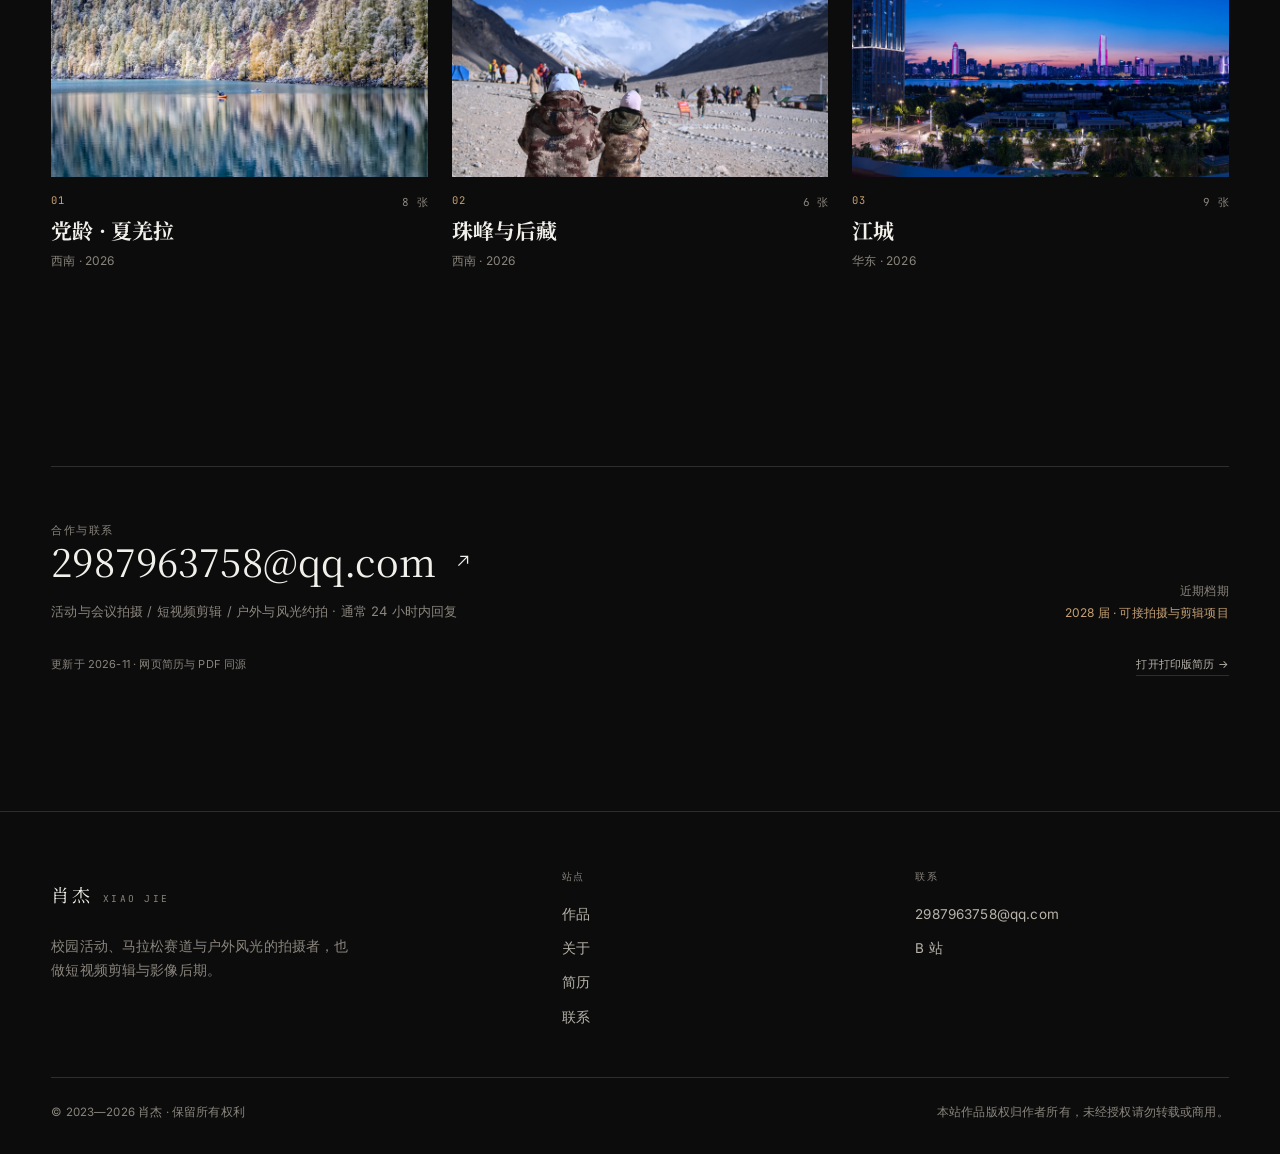
==== commit 1685db15: "content: 项目经历改名并精简项目说明 首页栏目改为项目经历；去掉成片数量；同步工具项目补充软件开发方向说明。" ====
--- a/index.html
+++ b/index.html
@@ -109,7 +109,7 @@
     <section class="resume-block" aria-labelledby="hProj">
       <div class="resume-block__label">
         <span class="label">02</span>
-        <h2 class="resume-block__title" id="hProj">项目与客户</h2>
+        <h2 class="resume-block__title" id="hProj">项目经历</h2>
       </div>
       <div id="projectList"></div>
     </section>
